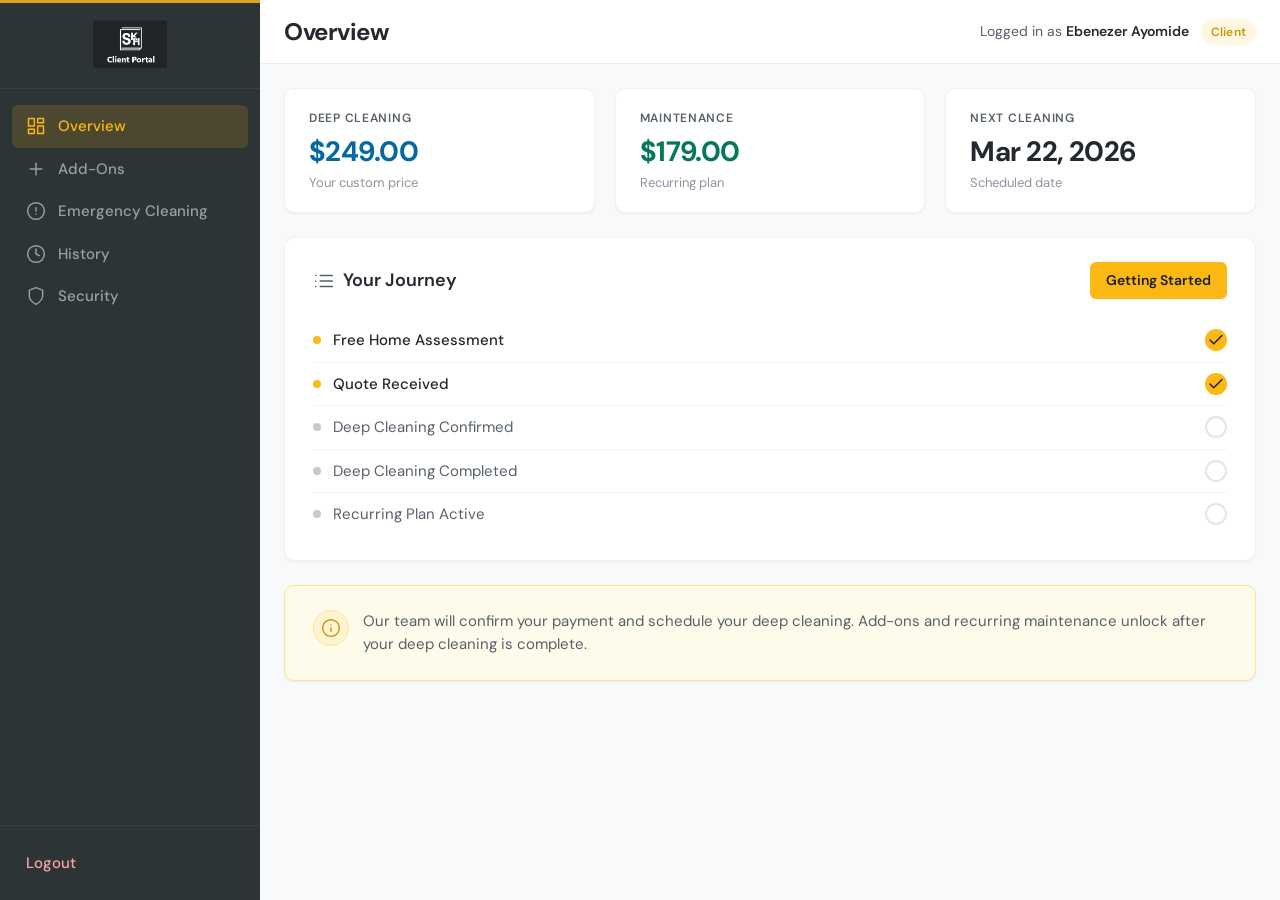
==== index.html @ 4a6b3684 "Initial commit" ====
<!DOCTYPE html>
<html lang="en">
<head>
  <meta charset="UTF-8">
  <meta name="viewport" content="width=device-width, initial-scale=1.0">
  <title>Client Portal | Scrub & Klean Homes</title>
  <link rel="preconnect" href="https://fonts.googleapis.com">
  <link rel="preconnect" href="https://fonts.gstatic.com" crossorigin>
  <link href="https://fonts.googleapis.com/css2?family=DM+Sans:ital,opsz,wght@0,9..40,400;0,9..40,500;0,9..40,600;0,9..40,700&display=swap" rel="stylesheet">
  <link rel="icon" type="image/png" href="favicon.png">
  <link rel="stylesheet" href="styles.css">
</head>
<body>
  <div class="app">
    <aside class="sidebar" id="sidebar" aria-label="Main navigation">
      <div class="sidebar-brand">
        <span class="brand-logo-wrap">
          <img src="logo.png" alt="Scrub & Klean Homes - Client Portal" class="brand-logo">
        </span>
      </div>
      <nav class="sidebar-nav">
        <a href="#" class="nav-item nav-item--active" data-page="overview" aria-current="page">
          <span class="nav-icon" aria-hidden="true">
            <svg width="20" height="20" viewBox="0 0 24 24" fill="none" stroke="currentColor" stroke-width="1.75" stroke-linecap="round" stroke-linejoin="round"><rect x="3" y="3" width="7" height="9"/><rect x="14" y="3" width="7" height="5"/><rect x="14" y="12" width="7" height="9"/><rect x="3" y="16" width="7" height="5"/></svg>
          </span>
          Overview
        </a>
        <a href="#" class="nav-item" data-page="add-ons">
          <span class="nav-icon" aria-hidden="true">
            <svg width="20" height="20" viewBox="0 0 24 24" fill="none" stroke="currentColor" stroke-width="1.75" stroke-linecap="round" stroke-linejoin="round"><line x1="12" y1="5" x2="12" y2="19"/><line x1="5" y1="12" x2="19" y2="12"/></svg>
          </span>
          Add-Ons
        </a>
        <a href="#" class="nav-item" data-page="emergency">
          <span class="nav-icon" aria-hidden="true">
            <svg width="20" height="20" viewBox="0 0 24 24" fill="none" stroke="currentColor" stroke-width="1.75" stroke-linecap="round" stroke-linejoin="round"><circle cx="12" cy="12" r="10"/><line x1="12" y1="8" x2="12" y2="12"/><line x1="12" y1="16" x2="12.01" y2="16"/></svg>
          </span>
          Emergency Cleaning
        </a>
        <a href="#" class="nav-item" data-page="history">
          <span class="nav-icon" aria-hidden="true">
            <svg width="20" height="20" viewBox="0 0 24 24" fill="none" stroke="currentColor" stroke-width="1.75" stroke-linecap="round" stroke-linejoin="round"><circle cx="12" cy="12" r="10"/><polyline points="12 6 12 12 16 14"/></svg>
          </span>
          History
        </a>
        <a href="#" class="nav-item" data-page="security">
          <span class="nav-icon" aria-hidden="true">
            <svg width="20" height="20" viewBox="0 0 24 24" fill="none" stroke="currentColor" stroke-width="1.75" stroke-linecap="round" stroke-linejoin="round"><path d="M12 22s8-4 8-10V5l-8-3-8 3v7c0 6 8 10 8 10z"/></svg>
          </span>
          Security
        </a>
      </nav>
      <div class="sidebar-footer">
        <a href="#" class="nav-item nav-item--logout">Logout</a>
      </div>
    </aside>

    <div class="main-wrap">
      <header class="main-header">
        <button type="button" class="menu-toggle" id="menuToggle" aria-label="Toggle navigation menu" aria-expanded="false">
          <span class="menu-toggle-bar"></span>
          <span class="menu-toggle-bar"></span>
          <span class="menu-toggle-bar"></span>
        </button>
        <h1 class="page-title" id="pageTitle">Overview</h1>
        <div class="header-meta">
          <span class="user-label">Logged in as <strong>Ebenezer Ayomide</strong></span>
          <span class="badge badge--client">Client</span>
        </div>
      </header>

      <main class="main-content">
        <!-- PAGE: Overview -->
        <div class="page-panel is-active" id="panel-overview" data-page="overview" role="main">
          <section class="stats-grid" aria-label="Service summary">
            <article class="stat-card stat-card--deep">
              <h2 class="stat-card__title">Deep Cleaning</h2>
              <p class="stat-card__value">$249.00</p>
              <p class="stat-card__sub">Your custom price</p>
            </article>
            <article class="stat-card stat-card--maintenance">
              <h2 class="stat-card__title">Maintenance</h2>
              <p class="stat-card__value">$179.00</p>
              <p class="stat-card__sub">Recurring plan</p>
            </article>
            <article class="stat-card stat-card--next">
              <h2 class="stat-card__title">Next Cleaning</h2>
              <p class="stat-card__value">Mar 22, 2026</p>
              <p class="stat-card__sub">Scheduled date</p>
            </article>
          </section>

          <section class="journey-section card">
            <div class="journey-header">
              <h2 class="journey-title">
                <span class="journey-icon" aria-hidden="true">
                  <svg width="22" height="22" viewBox="0 0 24 24" fill="none" stroke="currentColor" stroke-width="1.75" stroke-linecap="round" stroke-linejoin="round"><line x1="8" y1="6" x2="21" y2="6"/><line x1="8" y1="12" x2="21" y2="12"/><line x1="8" y1="18" x2="21" y2="18"/><line x1="3" y1="6" x2="3.01" y2="6"/><line x1="3" y1="12" x2="3.01" y2="12"/><line x1="3" y1="18" x2="3.01" y2="18"/></svg>
                </span>
                Your Journey
              </h2>
              <a href="#" class="btn btn--primary" id="ctaGettingStarted">Getting Started</a>
            </div>
            <ul class="journey-list" role="list">
              <li class="journey-step journey-step--done">
                <span class="journey-step__bullet" aria-hidden="true"></span>
                <span class="journey-step__label">Free Home Assessment</span>
                <span class="journey-step__check" aria-hidden="true"><svg width="18" height="18" viewBox="0 0 24 24" fill="none" stroke="currentColor" stroke-width="2" stroke-linecap="round" stroke-linejoin="round"><polyline points="20 6 9 17 4 12"/></svg></span>
              </li>
              <li class="journey-step journey-step--done">
                <span class="journey-step__bullet" aria-hidden="true"></span>
                <span class="journey-step__label">Quote Received</span>
                <span class="journey-step__check" aria-hidden="true"><svg width="18" height="18" viewBox="0 0 24 24" fill="none" stroke="currentColor" stroke-width="2" stroke-linecap="round" stroke-linejoin="round"><polyline points="20 6 9 17 4 12"/></svg></span>
              </li>
              <li class="journey-step">
                <span class="journey-step__bullet" aria-hidden="true"></span>
                <span class="journey-step__label">Deep Cleaning Confirmed</span>
                <span class="journey-step__check" aria-hidden="true"></span>
              </li>
              <li class="journey-step">
                <span class="journey-step__bullet" aria-hidden="true"></span>
                <span class="journey-step__label">Deep Cleaning Completed</span>
                <span class="journey-step__check" aria-hidden="true"></span>
              </li>
              <li class="journey-step">
                <span class="journey-step__bullet" aria-hidden="true"></span>
                <span class="journey-step__label">Recurring Plan Active</span>
                <span class="journey-step__check" aria-hidden="true"></span>
              </li>
            </ul>
          </section>

          <section class="info-card card card--info" role="status">
            <span class="info-card__icon" aria-hidden="true">
              <svg width="20" height="20" viewBox="0 0 24 24" fill="none" stroke="currentColor" stroke-width="1.75" stroke-linecap="round" stroke-linejoin="round"><circle cx="12" cy="12" r="10"/><line x1="12" y1="16" x2="12" y2="12"/><line x1="12" y1="8" x2="12.01" y2="8"/></svg>
            </span>
            <p>Our team will confirm your payment and schedule your deep cleaning. Add-ons and recurring maintenance unlock after your deep cleaning is complete.</p>
          </section>
        </div>

        <!-- PAGE: Add-Ons -->
        <div class="page-panel" id="panel-add-ons" data-page="add-ons" role="main" aria-hidden="true">
          <section class="section-header">
            <h2 class="section-title">Additional Services</h2>
            <p class="section-desc">Enhance your cleaning with these add-ons. Select the services you want to include.</p>
          </section>
          <div class="addons-grid" id="addonsGrid">
            <label class="addon-card" data-addon="laundry">
              <input type="checkbox" class="addon-card__input" name="addon" value="laundry">
              <span class="addon-card__box">
                <span class="addon-card__title">Laundry & Fold</span>
                <span class="addon-card__price">+$45</span>
                <span class="addon-card__tag addon-card__tag--popular">Popular</span>
              </span>
            </label>
            <label class="addon-card" data-addon="windows">
              <input type="checkbox" class="addon-card__input" name="addon" value="windows">
              <span class="addon-card__box">
                <span class="addon-card__title">Window & Tracks</span>
                <span class="addon-card__price">+$35</span>
              </span>
            </label>
            <label class="addon-card" data-addon="inside-fridge">
              <input type="checkbox" class="addon-card__input" name="addon" value="inside-fridge">
              <span class="addon-card__box">
                <span class="addon-card__title">Inside Fridge</span>
                <span class="addon-card__price">+$40</span>
                <span class="addon-card__tag addon-card__tag--popular">Popular</span>
              </span>
            </label>
            <label class="addon-card" data-addon="inside-oven">
              <input type="checkbox" class="addon-card__input" name="addon" value="inside-oven">
              <span class="addon-card__box">
                <span class="addon-card__title">Inside Oven</span>
                <span class="addon-card__price">+$40</span>
              </span>
            </label>
            <label class="addon-card" data-addon="inside-cabinets">
              <input type="checkbox" class="addon-card__input" name="addon" value="inside-cabinets">
              <span class="addon-card__box">
                <span class="addon-card__title">Inside Cabinets</span>
                <span class="addon-card__price">+$55</span>
              </span>
            </label>
            <label class="addon-card" data-addon="basement">
              <input type="checkbox" class="addon-card__input" name="addon" value="basement">
              <span class="addon-card__box">
                <span class="addon-card__title">Finished Basement</span>
                <span class="addon-card__price">+$60</span>
              </span>
            </label>
          </div>
          <div class="addons-actions">
            <p class="addons-summary" id="addonsSummary">No add-ons selected</p>
            <button type="button" class="btn btn--primary" id="addonsSave">Save Selection</button>
          </div>
        </div>

        <!-- PAGE: Emergency Cleaning -->
        <div class="page-panel" id="panel-emergency" data-page="emergency" role="main" aria-hidden="true">
          <section class="emergency-hero card">
            <div class="emergency-hero__content">
              <h2 class="emergency-hero__title">24/7 Emergency Cleaning</h2>
              <p class="emergency-hero__text">Need urgent cleaning? We respond within 2–4 hours. Available around the clock for spills, move-out rushes, or last-minute needs.</p>
              <ul class="emergency-features">
                <li><span class="emergency-features__dot"></span> Response within 2–4 hours</li>
                <li><span class="emergency-features__dot"></span> Same-day scheduling when possible</li>
                <li><span class="emergency-features__dot"></span> Transparent pricing before booking</li>
              </ul>
            </div>
            <div class="emergency-hero__badge">
              <span class="emergency-badge">24/7</span>
              <span class="emergency-badge-label">Available</span>
            </div>
          </section>
          <section class="card emergency-form-section">
            <h2 class="section-title">Request Emergency Service</h2>
            <form class="form emergency-form" id="emergencyForm" novalidate>
              <div class="form-row">
                <label class="form-group">
                  <span class="form-label">Service type</span>
                  <select class="form-input" name="service_type" required>
                    <option value="">Select type</option>
                    <option value="spill">Spill / Stain emergency</option>
                    <option value="move">Move-out rush</option>
                    <option value="guest">Guest / event prep</option>
                    <option value="other">Other</option>
                  </select>
                </label>
                <label class="form-group">
                  <span class="form-label">Preferred date & time</span>
                  <input type="datetime-local" class="form-input" name="preferred_datetime" required>
                </label>
              </div>
              <label class="form-group">
                <span class="form-label">Address (if different from account)</span>
                <input type="text" class="form-input" name="address" placeholder="Same as account">
              </label>
              <label class="form-group">
                <span class="form-label">Details</span>
                <textarea class="form-input form-textarea" name="details" rows="4" placeholder="Describe what you need..."></textarea>
              </label>
              <div class="form-actions">
                <button type="submit" class="btn btn--primary">Submit Request</button>
              </div>
            </form>
          </section>
        </div>

        <!-- PAGE: History -->
        <div class="page-panel" id="panel-history" data-page="history" role="main" aria-hidden="true">
          <section class="section-header">
            <h2 class="section-title">Service History</h2>
            <p class="section-desc">Past and upcoming appointments.</p>
          </section>
          <div class="card card--table-wrap">
            <div class="table-responsive">
              <table class="data-table" id="historyTable">
                <thead>
                  <tr>
                    <th>Date</th>
                    <th>Service</th>
                    <th>Add-ons</th>
                    <th>Status</th>
                    <th>Amount</th>
                  </tr>
                </thead>
                <tbody id="historyTableBody">
                  <!-- Rows rendered by script from transaction history -->
                </tbody>
              </table>
            </div>
          </div>
          <section class="card upcoming-card" id="upcomingCard">
            <h2 class="section-title">Next Appointment</h2>
            <div class="upcoming-detail" id="upcomingDetail">
              <p class="upcoming-date" id="upcomingDate">—</p>
              <p class="upcoming-service" id="upcomingService">—</p>
              <div class="upcoming-actions">
                <button type="button" class="btn btn--outline" id="btnReschedule">Reschedule</button>
                <button type="button" class="btn btn--outline btn--danger" id="btnCancelAppointment">Cancel appointment</button>
              </div>
            </div>
            <p class="upcoming-empty" id="upcomingEmpty" style="display: none;">No upcoming appointments.</p>
          </section>
        </div>

        <!-- PAGE: Reschedule -->
        <div class="page-panel" id="panel-reschedule" data-page="reschedule" role="main" aria-hidden="true">
          <div class="flow-nav">
            <a href="#" class="flow-nav__back" id="rescheduleBackToHistory">Back to History</a>
          </div>
          <section class="section-header">
            <h2 class="section-title">Reschedule Appointment</h2>
            <p class="section-desc">Choose a new date and time for your appointment.</p>
          </section>
          <div class="card reschedule-current" id="rescheduleCurrentSummary">
            <h3 class="reschedule-current__title">Current appointment</h3>
            <p class="reschedule-current__date" id="rescheduleCurrentDate">—</p>
            <p class="reschedule-current__service" id="rescheduleCurrentService">—</p>
          </div>
          <section class="card">
            <label class="form-group">
              <span class="form-label">New date and time</span>
              <input type="datetime-local" class="form-input" id="rescheduleNewDateTime" required>
            </label>
            <div class="reschedule-actions">
              <button type="button" class="btn btn--primary" id="btnConfirmReschedule">Confirm reschedule</button>
            </div>
          </section>
        </div>

        <!-- PAGE: Security -->
        <div class="page-panel" id="panel-security" data-page="security" role="main" aria-hidden="true">
          <section class="section-header">
            <h2 class="section-title">Account Security</h2>
            <p class="section-desc">Manage password, two-factor authentication, and notifications.</p>
          </section>

          <section class="card security-block">
            <h3 class="security-block__title">Password</h3>
            <p class="security-block__desc">Change your password regularly to keep your account secure.</p>
            <button type="button" class="btn btn--primary" id="btnChangePassword">Change Password</button>
          </section>

          <section class="card security-block security-block--2fa" id="security2faBlock">
            <div class="security-block__row">
              <div>
                <h3 class="security-block__title">Two-Factor Authentication (2FA)</h3>
                <p class="security-block__desc">Connect with Google Authenticator for an extra layer of security.</p>
              </div>
              <label class="toggle" aria-label="Enable two-factor authentication">
                <input type="checkbox" class="toggle__input" id="toggle2fa">
                <span class="toggle__track"></span>
                <span class="toggle__thumb"></span>
              </label>
            </div>
            <div class="twofa-setup" id="twofaSetup" aria-hidden="true">
              <p class="twofa-setup__intro">Add this account to Google Authenticator using one of the methods below.</p>
              <div class="twofa-methods">
                <div class="twofa-method twofa-method--scan">
                  <h4 class="twofa-method__title">Scan barcode</h4>
                  <p class="twofa-method__desc">Open Google Authenticator and scan this QR code.</p>
                  <div class="twofa-qr-wrap">
                    <img id="twofaQrImage" src="" alt="QR code for Google Authenticator" class="twofa-qr" width="200" height="200">
                  </div>
                </div>
                <div class="twofa-method twofa-method--key">
                  <h4 class="twofa-method__title">Enter key manually</h4>
                  <p class="twofa-method__desc">Can’t scan? Enter this key in Google Authenticator.</p>
                  <div class="twofa-secret-wrap">
                    <code class="twofa-secret" id="twofaSecretKey">———— ———— ————</code>
                    <button type="button" class="btn btn--outline btn--sm" id="twofaCopyKey">Copy key</button>
                  </div>
                </div>
              </div>
              <div class="twofa-verify">
                <label class="form-group">
                  <span class="form-label">Enter the 6-digit code from Google Authenticator</span>
                  <input type="text" class="form-input twofa-code-input" id="twofaVerifyCode" placeholder="000000" maxlength="6" pattern="[0-9]*" inputmode="numeric" autocomplete="one-time-code">
                </label>
                <button type="button" class="btn btn--primary" id="twofaVerifyBtn">Verify and enable 2FA</button>
              </div>
            </div>
            <div class="twofa-enabled" id="twofaEnabled" aria-hidden="true">
              <p class="twofa-enabled__text">Two-factor authentication is enabled. Your account is protected with Google Authenticator.</p>
            </div>
          </section>

          <section class="card security-block">
            <h3 class="security-block__title">Login Activity</h3>
            <p class="security-block__desc">Recent sign-ins to your account.</p>
            <ul class="activity-list" id="activityList">
              <li class="activity-item">
                <span class="activity-item__device">Chrome on Windows</span>
                <span class="activity-item__meta">Winnipeg, MB · Mar 14, 2026</span>
                <span class="activity-item__current">Current session</span>
              </li>
              <li class="activity-item">
                <span class="activity-item__device">Safari on iPhone</span>
                <span class="activity-item__meta">Winnipeg, MB · Mar 12, 2026</span>
              </li>
            </ul>
          </section>

          <section class="card security-block">
            <h3 class="security-block__title">Notification Preferences</h3>
            <p class="security-block__desc">Choose how you want to be notified about your bookings.</p>
            <ul class="settings-list">
              <li class="settings-item">
                <span class="settings-item__label">Email for automatic booking notifications</span>
                <label class="toggle" aria-label="Email booking notifications">
                  <input type="checkbox" class="toggle__input" id="toggleEmail" checked>
                  <span class="toggle__track"></span>
                  <span class="toggle__thumb"></span>
                </label>
              </li>
              <li class="settings-item settings-item--sms">
                <div class="settings-item__main">
                  <span class="settings-item__label">SMS for booking reminders</span>
                  <label class="toggle" aria-label="SMS booking reminders">
                    <input type="checkbox" class="toggle__input" id="toggleSms">
                    <span class="toggle__track"></span>
                    <span class="toggle__thumb"></span>
                  </label>
                </div>
                <div class="sms-number-wrap" id="smsNumberWrap" aria-hidden="true">
                  <label class="form-group sms-number-field">
                    <span class="form-label">Phone number for SMS</span>
                    <input type="tel" class="form-input" id="smsPhoneNumber" placeholder="+1 (431) 555-0123" autocomplete="tel">
                  </label>
                  <button type="button" class="btn btn--primary btn--sm" id="smsSaveNumber">Save number</button>
                </div>
              </li>
              <li class="settings-item">
                <span class="settings-item__label">Marketing and tips (optional)</span>
                <label class="toggle" aria-label="Marketing emails">
                  <input type="checkbox" class="toggle__input" id="toggleMarketing">
                  <span class="toggle__track"></span>
                  <span class="toggle__thumb"></span>
                </label>
              </li>
            </ul>
          </section>
        </div>

        <!-- PAGE: Book Appointment (flow from Getting Started) -->
        <div class="page-panel" id="panel-book" data-page="book" role="main" aria-hidden="true">
          <div class="flow-nav">
            <a href="#" class="flow-nav__back" id="bookBackToOverview">Back to Overview</a>
          </div>
          <section class="section-header">
            <h2 class="section-title">Book Appointment</h2>
            <p class="section-desc">Choose your service, add-ons, and preferred date for your cleaning.</p>
          </section>

          <section class="card booking-section">
            <h3 class="booking-section__title">Service type</h3>
            <div class="service-type-grid" id="serviceTypeGrid">
              <label class="service-type-card">
                <input type="radio" name="booking_service" value="deep" class="service-type-card__input" data-price="249">
                <span class="service-type-card__box">
                  <span class="service-type-card__name">Deep Cleaning</span>
                  <span class="service-type-card__price">$249.00</span>
                  <span class="service-type-card__desc">One-time thorough clean</span>
                </span>
              </label>
              <label class="service-type-card">
                <input type="radio" name="booking_service" value="maintenance" class="service-type-card__input" data-price="179">
                <span class="service-type-card__box">
                  <span class="service-type-card__name">Maintenance</span>
                  <span class="service-type-card__price">$179.00</span>
                  <span class="service-type-card__desc">Recurring plan</span>
                </span>
              </label>
            </div>
          </section>

          <section class="card booking-section">
            <h3 class="booking-section__title">Add-ons (optional)</h3>
            <p class="booking-section__desc">Add these services to your appointment.</p>
            <div class="addons-grid" id="bookingAddonsGrid">
              <label class="addon-card" data-addon="laundry">
                <input type="checkbox" class="addon-card__input" name="booking_addon" value="45" data-name="Laundry & Fold">
                <span class="addon-card__box">
                  <span class="addon-card__title">Laundry & Fold</span>
                  <span class="addon-card__price">+$45</span>
                  <span class="addon-card__tag addon-card__tag--popular">Popular</span>
                </span>
              </label>
              <label class="addon-card" data-addon="windows">
                <input type="checkbox" class="addon-card__input" name="booking_addon" value="35" data-name="Window & Tracks">
                <span class="addon-card__box">
                  <span class="addon-card__title">Window & Tracks</span>
                  <span class="addon-card__price">+$35</span>
                </span>
              </label>
              <label class="addon-card" data-addon="inside-fridge">
                <input type="checkbox" class="addon-card__input" name="booking_addon" value="40" data-name="Inside Fridge">
                <span class="addon-card__box">
                  <span class="addon-card__title">Inside Fridge</span>
                  <span class="addon-card__price">+$40</span>
                  <span class="addon-card__tag addon-card__tag--popular">Popular</span>
                </span>
              </label>
              <label class="addon-card" data-addon="inside-oven">
                <input type="checkbox" class="addon-card__input" name="booking_addon" value="40" data-name="Inside Oven">
                <span class="addon-card__box">
                  <span class="addon-card__title">Inside Oven</span>
                  <span class="addon-card__price">+$40</span>
                </span>
              </label>
              <label class="addon-card" data-addon="inside-cabinets">
                <input type="checkbox" class="addon-card__input" name="booking_addon" value="55" data-name="Inside Cabinets">
                <span class="addon-card__box">
                  <span class="addon-card__title">Inside Cabinets</span>
                  <span class="addon-card__price">+$55</span>
                </span>
              </label>
              <label class="addon-card" data-addon="basement">
                <input type="checkbox" class="addon-card__input" name="booking_addon" value="60" data-name="Finished Basement">
                <span class="addon-card__box">
                  <span class="addon-card__title">Finished Basement</span>
                  <span class="addon-card__price">+$60</span>
                </span>
              </label>
            </div>
          </section>

          <section class="card booking-section">
            <h3 class="booking-section__title">Preferred date</h3>
            <label class="form-group">
              <span class="form-label">Date and time</span>
              <input type="datetime-local" class="form-input" id="bookingDateTime" required>
            </label>
          </section>

          <div class="booking-actions">
            <p class="booking-total" id="bookingTotal">Select a service</p>
            <button type="button" class="btn btn--primary" id="btnProceedToPayment">Proceed to Payment</button>
          </div>
        </div>

        <!-- PAGE: Payment -->
        <div class="page-panel" id="panel-payment" data-page="payment" role="main" aria-hidden="true">
          <div class="flow-nav">
            <a href="#" class="flow-nav__back" id="paymentBackToBook">Back to booking</a>
          </div>
          <section class="section-header payment-header">
            <h2 class="section-title">Payment</h2>
            <p class="section-desc">Complete your booking with a secure payment.</p>
            <div class="payment-status-wrap">
              <span class="payment-status-label">Transaction status</span>
              <span class="status-badge status-badge--payment" id="paymentStatusBadge">Pending</span>
            </div>
          </section>

          <div class="payment-layout">
            <section class="card payment-summary-card" id="paymentSummaryCard">
              <h3 class="payment-summary__title">Order summary</h3>
              <dl class="payment-summary__list" id="paymentSummaryList">
                <div class="payment-summary__row">
                  <dt>Service</dt>
                  <dd id="paymentSummaryService">—</dd>
                </div>
                <div class="payment-summary__row payment-summary__row--addons" id="paymentSummaryAddonsWrap">
                  <dt>Add-ons</dt>
                  <dd id="paymentSummaryAddons">None</dd>
                </div>
                <div class="payment-summary__row">
                  <dt>Date</dt>
                  <dd id="paymentSummaryDate">—</dd>
                </div>
                <div class="payment-summary__row payment-summary__row--total">
                  <dt>Total</dt>
                  <dd id="paymentSummaryTotal">$0.00</dd>
                </div>
              </dl>
            </section>

            <section class="card payment-form-card" id="paymentFormCard">
              <h3 class="payment-form__title">Payment method</h3>
              <form class="form payment-form" id="paymentForm" novalidate>
                <label class="form-group">
                  <span class="form-label">Card number</span>
                  <input type="text" class="form-input" name="card_number" placeholder="4242 4242 4242 4242" maxlength="19" autocomplete="cc-number">
                </label>
                <div class="form-row">
                  <label class="form-group">
                    <span class="form-label">Expiry</span>
                    <input type="text" class="form-input" name="expiry" placeholder="MM / YY" maxlength="7" autocomplete="cc-exp">
                  </label>
                  <label class="form-group">
                    <span class="form-label">CVV</span>
                    <input type="text" class="form-input" name="cvv" placeholder="123" maxlength="4" autocomplete="cc-csc">
                  </label>
                </div>
                <label class="form-group">
                  <span class="form-label">Name on card</span>
                  <input type="text" class="form-input" name="card_name" placeholder="Full name" autocomplete="cc-name">
                </label>
                <div class="form-actions">
                  <button type="submit" class="btn btn--primary" id="btnConfirmPayment">Confirm Payment</button>
                </div>
              </form>
            </section>
          </div>

          <section class="card payment-success-card" id="paymentSuccessCard" aria-hidden="true">
            <div class="payment-success__icon" aria-hidden="true">
              <svg width="48" height="48" viewBox="0 0 24 24" fill="none" stroke="currentColor" stroke-width="2" stroke-linecap="round" stroke-linejoin="round"><path d="M22 11.08V12a10 10 0 1 1-5.93-9.14"/><polyline points="22 4 12 14.01 9 11.01"/></svg>
            </div>
            <h3 class="payment-success__title">Payment completed</h3>
            <p class="payment-success__text">Your booking is confirmed. We will send a reminder before your appointment.</p>
            <a href="#" class="btn btn--primary" id="paymentBackToOverview">Back to Overview</a>
          </section>
        </div>
      </main>
    </div>

    <div class="sidebar-backdrop" id="sidebarBackdrop" aria-hidden="true"></div>
  </div>

  <!-- Toast for feedback -->
  <div class="toast" id="toast" role="status" aria-live="polite" aria-hidden="true"></div>

  <script src="script.js"></script>
</body>
</html>
---- styles.css ----
/* ============================================
   Scrub & Klean Homes – Client Portal
   Design aligned with home/hero section
   ============================================ */

:root {
  /* Aligned with hero: dark charcoal text, white/light bg, muted blue-grey */
  --color-bg: #f8f9fa;
  --color-bg-card: #ffffff;
  --color-text: #24292f;
  --color-text-muted: #57606a;
  --color-text-soft: #8c959f;

  /* Sidebar: dark charcoal (hero/professional tone) */
  --color-sidebar: #2d3436;
  --color-sidebar-hover: rgba(255, 255, 255, 0.06);
  --color-sidebar-active: rgba(253, 185, 19, 0.15);
  --color-sidebar-text: #e8eaed;
  --color-sidebar-text-muted: #9aa0a6;

  /* Accent: signature yellow/gold */
  --color-accent: #FDB913;
  --color-accent-hover: #e5a70a;
  --color-accent-dark: #c99408;
  --color-accent-light: rgba(253, 185, 19, 0.12);
  --color-deep: #0369a1;
  --color-maintenance: #047857;
  --color-logout: #b91c1c;
  --color-info-bg: #fffbeb;
  --color-info-border: #fde68a;

  /* Surfaces */
  --shadow-sm: 0 1px 2px rgba(36, 41, 47, 0.06);
  --shadow-md: 0 4px 12px rgba(36, 41, 47, 0.08);
  --radius: 10px;
  --radius-sm: 6px;
  --sidebar-width: 260px;
  --header-height: 64px;
  --transition: 0.2s ease;
  --transition-slow: 0.35s ease;
}

@media (prefers-reduced-motion: reduce) {
  :root {
    --transition: 0.01s ease;
    --transition-slow: 0.01s ease;
  }
  .main-content,
  .stat-card,
  .journey-section,
  .card--info {
    animation: none;
  }
}

*,
*::before,
*::after {
  box-sizing: border-box;
}

html {
  font-size: 16px;
  -webkit-font-smoothing: antialiased;
}

body {
  margin: 0;
  font-family: "DM Sans", system-ui, -apple-system, sans-serif;
  background: var(--color-bg);
  color: var(--color-text);
  line-height: 1.5;
  min-height: 100vh;
}

.app {
  display: flex;
  min-height: 100vh;
}

/* ----- Sidebar ----- */
.sidebar {
  position: fixed;
  top: 0;
  left: 0;
  z-index: 100;
  width: var(--sidebar-width);
  height: 100vh;
  background: var(--color-sidebar);
  display: flex;
  flex-direction: column;
  transition: transform var(--transition-slow), box-shadow var(--transition-slow);
}

.sidebar-brand {
  padding: 1rem 1.25rem;
  flex-shrink: 0;
  border-bottom: 1px solid rgba(255, 255, 255, 0.06);
  background: var(--color-sidebar);
  display: flex;
  align-items: center;
  justify-content: center;
  min-height: 72px;
  position: relative;
}

/* Subtle accent line to match dashboard (teal) */
.sidebar-brand::before {
  content: "";
  position: absolute;
  top: 0;
  left: 0;
  right: 0;
  height: 3px;
  background: var(--color-accent);
  opacity: 0.85;
}

.brand-logo-wrap {
  display: block;
  background-color: var(--color-sidebar);
  padding: 0.25rem 0;
  border-radius: var(--radius-sm);
}

.brand-logo {
  display: block;
  height: 48px;
  width: auto;
  max-width: 100%;
  object-fit: contain;
  object-position: center;
  background-color: var(--color-sidebar);
  filter: brightness(1) contrast(1);
}

.sidebar-nav {
  flex: 1;
  padding: 1rem 0.75rem;
  overflow-y: auto;
}

.nav-item {
  display: flex;
  align-items: center;
  gap: 0.75rem;
  padding: 0.625rem 0.875rem;
  color: var(--color-sidebar-text-muted);
  text-decoration: none;
  font-size: 0.9375rem;
  font-weight: 500;
  border-radius: var(--radius-sm);
  transition: background var(--transition), color var(--transition);
}

.nav-item:hover {
  background: var(--color-sidebar-hover);
  color: var(--color-sidebar-text);
}

.nav-item--active {
  background: var(--color-sidebar-active);
  color: var(--color-accent);
}

.nav-item--logout {
  color: #fca5a5;
}

.nav-item--logout:hover {
  background: rgba(185, 28, 28, 0.2);
  color: #fecaca;
}

.nav-item:focus-visible,
.btn:focus-visible,
.menu-toggle:focus-visible {
  outline: 2px solid var(--color-accent);
  outline-offset: 2px;
}

.nav-icon {
  display: flex;
  align-items: center;
  justify-content: center;
  flex-shrink: 0;
}

.sidebar-footer {
  padding: 1rem 0.75rem;
  border-top: 1px solid rgba(255, 255, 255, 0.06);
}

/* ----- Main ----- */
.main-wrap {
  flex: 1;
  min-width: 0;
  margin-left: var(--sidebar-width);
  min-height: 100vh;
  display: flex;
  flex-direction: column;
}

.main-header {
  height: var(--header-height);
  padding: 0 1.5rem;
  display: flex;
  align-items: center;
  gap: 1rem;
  background: var(--color-bg-card);
  border-bottom: 1px solid rgba(36, 41, 47, 0.08);
  flex-shrink: 0;
  position: sticky;
  top: 0;
  z-index: 10;
}

.menu-toggle {
  display: none;
  width: 40px;
  height: 40px;
  padding: 0;
  border: none;
  background: transparent;
  cursor: pointer;
  flex-direction: column;
  justify-content: center;
  align-items: center;
  gap: 5px;
  border-radius: var(--radius-sm);
  color: var(--color-text);
  transition: background var(--transition);
}

.menu-toggle:hover {
  background: var(--color-bg);
}

.menu-toggle-bar {
  display: block;
  width: 20px;
  height: 2px;
  background: currentColor;
  border-radius: 1px;
  transition: transform var(--transition), opacity var(--transition);
}

.menu-toggle[aria-expanded="true"] .menu-toggle-bar:nth-child(1) {
  transform: translateY(7px) rotate(45deg);
}

.menu-toggle[aria-expanded="true"] .menu-toggle-bar:nth-child(2) {
  opacity: 0;
}

.menu-toggle[aria-expanded="true"] .menu-toggle-bar:nth-child(3) {
  transform: translateY(-7px) rotate(-45deg);
}

.page-title {
  margin: 0;
  font-size: 1.5rem;
  font-weight: 700;
  letter-spacing: -0.02em;
  color: var(--color-text);
  flex: 1;
}

.header-meta {
  display: flex;
  align-items: center;
  gap: 0.75rem;
}

.user-label {
  font-size: 0.875rem;
  color: var(--color-text-muted);
}

.user-label strong {
  font-weight: 600;
  color: var(--color-text);
}

.badge {
  display: inline-flex;
  align-items: center;
  padding: 0.25rem 0.625rem;
  font-size: 0.75rem;
  font-weight: 600;
  border-radius: 999px;
  letter-spacing: 0.02em;
}

.badge--client {
  background: var(--color-accent-light);
  color: var(--color-accent-dark);
}

/* ----- Main content & page panels ----- */
.main-content {
  flex: 1;
  padding: 1.5rem;
  position: relative;
}

.page-panel {
  display: none;
  animation: contentFade 0.35s ease;
}

.page-panel.is-active {
  display: block;
}

.page-panel[aria-hidden="true"] {
  display: none;
}

@keyframes contentFade {
  from {
    opacity: 0;
    transform: translateY(8px);
  }
  to {
    opacity: 1;
    transform: translateY(0);
  }
}

/* ----- Stat cards ----- */
.stats-grid {
  display: grid;
  grid-template-columns: repeat(3, 1fr);
  gap: 1.25rem;
  margin-bottom: 1.5rem;
}

.stat-card {
  background: var(--color-bg-card);
  border-radius: var(--radius);
  padding: 1.25rem 1.5rem;
  box-shadow: var(--shadow-sm);
  border: 1px solid rgba(36, 41, 47, 0.06);
  transition: box-shadow var(--transition), transform var(--transition);
  animation: cardIn 0.4s ease backwards;
}

.stat-card:nth-child(1) { animation-delay: 0.05s; }
.stat-card:nth-child(2) { animation-delay: 0.1s; }
.stat-card:nth-child(3) { animation-delay: 0.15s; }

@keyframes cardIn {
  from {
    opacity: 0;
    transform: translateY(12px);
  }
  to {
    opacity: 1;
    transform: translateY(0);
  }
}

.stat-card:hover {
  box-shadow: var(--shadow-md);
  transform: translateY(-2px);
}

.stat-card__title {
  margin: 0 0 0.5rem;
  font-size: 0.75rem;
  font-weight: 600;
  letter-spacing: 0.06em;
  text-transform: uppercase;
  color: var(--color-text-muted);
}

.stat-card__value {
  margin: 0 0 0.25rem;
  font-size: 1.75rem;
  font-weight: 700;
  letter-spacing: -0.02em;
  line-height: 1.2;
}

.stat-card--deep .stat-card__value { color: var(--color-deep); }
.stat-card--maintenance .stat-card__value { color: var(--color-maintenance); }
.stat-card__value--placeholder {
  color: var(--color-text-soft);
  font-weight: 500;
}

.stat-card__sub {
  margin: 0;
  font-size: 0.8125rem;
  color: var(--color-text-soft);
}

/* ----- Journey section ----- */
.journey-section {
  margin-bottom: 1.5rem;
  animation: cardIn 0.4s ease 0.2s backwards;
}

.card {
  background: var(--color-bg-card);
  border-radius: var(--radius);
  padding: 1.5rem 1.75rem;
  box-shadow: var(--shadow-sm);
  border: 1px solid rgba(36, 41, 47, 0.06);
}

.journey-header {
  display: flex;
  align-items: center;
  justify-content: space-between;
  flex-wrap: wrap;
  gap: 1rem;
  margin-bottom: 1.25rem;
}

.journey-title {
  margin: 0;
  font-size: 1.125rem;
  font-weight: 600;
  color: var(--color-text);
  display: flex;
  align-items: center;
  gap: 0.5rem;
}

.journey-icon {
  display: flex;
  color: var(--color-text-muted);
}

.btn {
  display: inline-flex;
  align-items: center;
  justify-content: center;
  padding: 0.5rem 1rem;
  font-family: inherit;
  font-size: 0.875rem;
  font-weight: 600;
  border-radius: var(--radius-sm);
  border: none;
  cursor: pointer;
  transition: background var(--transition), color var(--transition), transform var(--transition);
}

.btn--secondary,
.btn--primary {
  background: var(--color-accent);
  color: #1a1f26;
  text-decoration: none;
  border: none;
  font-weight: 600;
}

.btn--secondary:hover,
.btn--primary:hover {
  background: var(--color-accent-hover);
  color: #1a1f26;
  transform: translateY(-1px);
}

.btn--outline {
  background: transparent;
  color: var(--color-text);
  border: 2px solid rgba(36, 41, 47, 0.2);
  text-decoration: none;
}

.btn--outline:hover {
  border-color: var(--color-accent);
  color: var(--color-accent-dark);
  background: var(--color-accent-light);
}

.journey-list {
  list-style: none;
  margin: 0;
  padding: 0;
}

.journey-step {
  display: flex;
  align-items: center;
  gap: 0.75rem;
  padding: 0.625rem 0;
  border-bottom: 1px solid rgba(36, 41, 47, 0.06);
  transition: opacity var(--transition);
}

.journey-step:last-child {
  border-bottom: none;
}

.journey-step__bullet {
  width: 8px;
  height: 8px;
  border-radius: 50%;
  background: var(--color-text-soft);
  flex-shrink: 0;
  opacity: 0.5;
}

.journey-step--done .journey-step__bullet {
  background: var(--color-accent);
  opacity: 1;
}

.journey-step__label {
  flex: 1;
  font-size: 0.9375rem;
  color: var(--color-text-muted);
}

.journey-step--done .journey-step__label {
  color: var(--color-text);
  font-weight: 500;
}

.journey-step__check {
  width: 22px;
  height: 22px;
  border-radius: 50%;
  background: var(--color-accent);
  color: #1a1f26;
  display: flex;
  align-items: center;
  justify-content: center;
  flex-shrink: 0;
}

.journey-step:not(.journey-step--done) .journey-step__check {
  background: transparent;
  border: 2px solid rgba(36, 41, 47, 0.12);
}

/* ----- Info card ----- */
.card--info {
  display: flex;
  align-items: flex-start;
  gap: 0.875rem;
  background: var(--color-info-bg);
  border-color: var(--color-info-border);
  animation: cardIn 0.4s ease 0.25s backwards;
}

.info-card__icon {
  flex-shrink: 0;
  width: 36px;
  height: 36px;
  border-radius: 50%;
  background: var(--color-accent-light);
  border: 1px solid var(--color-info-border);
  color: var(--color-accent-dark);
  display: flex;
  align-items: center;
  justify-content: center;
}

.card--info p {
  margin: 0;
  font-size: 0.9375rem;
  color: var(--color-text-muted);
  line-height: 1.55;
}

/* ----- Section headers ----- */
.section-header {
  margin-bottom: 1.5rem;
}

.section-title {
  margin: 0 0 0.35rem;
  font-size: 1.25rem;
  font-weight: 700;
  color: var(--color-text);
  letter-spacing: -0.02em;
}

.section-desc {
  margin: 0;
  font-size: 0.9375rem;
  color: var(--color-text-muted);
  line-height: 1.5;
}

/* ----- Add-on cards ----- */
.addons-grid {
  display: grid;
  grid-template-columns: repeat(auto-fill, minmax(180px, 1fr));
  gap: 1rem;
  margin-bottom: 1.5rem;
}

.addon-card {
  cursor: pointer;
  margin: 0;
}

.addon-card__input {
  position: absolute;
  opacity: 0;
  pointer-events: none;
}

.addon-card__box {
  display: flex;
  flex-direction: column;
  align-items: flex-start;
  padding: 1.25rem;
  background: var(--color-bg-card);
  border: 2px solid rgba(36, 41, 47, 0.1);
  border-radius: var(--radius);
  transition: border-color var(--transition), box-shadow var(--transition), transform var(--transition);
  position: relative;
}

.addon-card:hover .addon-card__box {
  border-color: rgba(253, 185, 19, 0.4);
  box-shadow: var(--shadow-sm);
}

.addon-card__input:checked + .addon-card__box {
  border-color: var(--color-accent);
  background: var(--color-accent-light);
  box-shadow: 0 0 0 1px var(--color-accent);
}

.addon-card__input:focus-visible + .addon-card__box {
  outline: 2px solid var(--color-accent);
  outline-offset: 2px;
}

.addon-card__title {
  font-size: 0.9375rem;
  font-weight: 600;
  color: var(--color-text);
  margin-bottom: 0.25rem;
}

.addon-card__price {
  font-size: 0.875rem;
  font-weight: 600;
  color: var(--color-accent-dark);
}

.addon-card__tag {
  position: absolute;
  top: 0.5rem;
  right: 0.5rem;
  font-size: 0.625rem;
  font-weight: 700;
  text-transform: uppercase;
  letter-spacing: 0.04em;
  padding: 0.2rem 0.5rem;
  border-radius: 999px;
  background: var(--color-accent);
  color: #1a1f26;
}

.addons-actions {
  display: flex;
  flex-wrap: wrap;
  align-items: center;
  justify-content: space-between;
  gap: 1rem;
  padding: 1rem 0;
}

.addons-summary {
  margin: 0;
  font-size: 0.9375rem;
  color: var(--color-text-muted);
}

/* ----- Emergency page ----- */
.emergency-hero {
  display: flex;
  flex-wrap: wrap;
  align-items: flex-start;
  justify-content: space-between;
  gap: 1.5rem;
  margin-bottom: 1.5rem;
  padding: 1.75rem;
}

.emergency-hero__content {
  flex: 1;
  min-width: 0;
}

.emergency-hero__title {
  margin: 0 0 0.5rem;
  font-size: 1.25rem;
  font-weight: 700;
  color: var(--color-text);
}

.emergency-hero__text {
  margin: 0 0 1rem;
  font-size: 0.9375rem;
  color: var(--color-text-muted);
  line-height: 1.55;
}

.emergency-features {
  margin: 0;
  padding: 0;
  list-style: none;
  font-size: 0.875rem;
  color: var(--color-text-muted);
}

.emergency-features li {
  display: flex;
  align-items: center;
  gap: 0.5rem;
  margin-bottom: 0.35rem;
}

.emergency-features__dot {
  width: 6px;
  height: 6px;
  border-radius: 50%;
  background: var(--color-accent);
  flex-shrink: 0;
}

.emergency-hero__badge {
  display: flex;
  flex-direction: column;
  align-items: center;
  padding: 1rem 1.25rem;
  background: var(--color-accent-light);
  border-radius: var(--radius);
  border: 1px solid rgba(253, 185, 19, 0.3);
}

.emergency-badge {
  font-size: 1.5rem;
  font-weight: 800;
  color: var(--color-accent-dark);
  letter-spacing: -0.02em;
}

.emergency-badge-label {
  font-size: 0.75rem;
  font-weight: 600;
  text-transform: uppercase;
  letter-spacing: 0.05em;
  color: var(--color-text-muted);
}

.emergency-form-section {
  margin-bottom: 1.5rem;
}

.emergency-form-section .section-title {
  margin-bottom: 1rem;
}

/* ----- Forms ----- */
.form {
  display: flex;
  flex-direction: column;
  gap: 1rem;
}

.form-row {
  display: grid;
  grid-template-columns: 1fr 1fr;
  gap: 1rem;
}

.form-group {
  display: flex;
  flex-direction: column;
  gap: 0.35rem;
}

.form-label {
  font-size: 0.875rem;
  font-weight: 600;
  color: var(--color-text);
}

.form-input {
  padding: 0.6rem 0.75rem;
  font-family: inherit;
  font-size: 0.9375rem;
  border: 1px solid rgba(36, 41, 47, 0.2);
  border-radius: var(--radius-sm);
  background: var(--color-bg-card);
  color: var(--color-text);
  transition: border-color var(--transition), box-shadow var(--transition);
}

.form-input:focus {
  outline: none;
  border-color: var(--color-accent);
  box-shadow: 0 0 0 3px var(--color-accent-light);
}

.form-input::placeholder {
  color: var(--color-text-soft);
}

.form-textarea {
  resize: vertical;
  min-height: 100px;
}

.form-actions {
  margin-top: 0.5rem;
}

/* ----- History table ----- */
.card--table-wrap {
  padding: 0;
  overflow: hidden;
  margin-bottom: 1.5rem;
}

.table-responsive {
  overflow-x: auto;
}

.data-table {
  width: 100%;
  border-collapse: collapse;
  font-size: 0.9375rem;
}

.data-table th,
.data-table td {
  padding: 0.875rem 1.25rem;
  text-align: left;
  border-bottom: 1px solid rgba(36, 41, 47, 0.08);
}

.data-table .history-addons {
  max-width: 220px;
  font-size: 0.875rem;
  color: var(--color-text-muted);
}

.data-table th {
  font-weight: 600;
  color: var(--color-text-muted);
  background: var(--color-bg);
  font-size: 0.75rem;
  text-transform: uppercase;
  letter-spacing: 0.05em;
}

.data-table tbody tr {
  transition: background var(--transition);
}

.data-table tbody tr:hover {
  background: var(--color-bg);
}

.status-badge {
  display: inline-flex;
  align-items: center;
  padding: 0.25rem 0.6rem;
  font-size: 0.75rem;
  font-weight: 600;
  border-radius: 999px;
}

.status-badge--completed {
  background: rgba(4, 120, 87, 0.12);
  color: #047857;
}

.status-badge--upcoming {
  background: var(--color-accent-light);
  color: var(--color-accent-dark);
}

.status-badge--cancelled {
  background: rgba(185, 28, 28, 0.12);
  color: #b91c1c;
}

.upcoming-card {
  margin-bottom: 1.5rem;
}

.upcoming-card .section-title {
  margin-bottom: 0.75rem;
}

.upcoming-detail {
  display: flex;
  flex-wrap: wrap;
  align-items: center;
  gap: 1rem;
}

.upcoming-date {
  margin: 0;
  font-weight: 600;
  font-size: 1rem;
  color: var(--color-text);
}

.upcoming-service {
  margin: 0;
  font-size: 0.9375rem;
  color: var(--color-text-muted);
}

.upcoming-actions {
  display: flex;
  flex-wrap: wrap;
  gap: 0.5rem;
  margin-left: auto;
}

.btn--danger {
  border-color: rgba(185, 28, 28, 0.4);
  color: #b91c1c;
}

.btn--danger:hover {
  background: rgba(185, 28, 28, 0.08);
  border-color: #b91c1c;
}

.reschedule-current {
  margin-bottom: 1.25rem;
}

.reschedule-current__title {
  margin: 0 0 0.5rem;
  font-size: 0.875rem;
  font-weight: 600;
  color: var(--color-text-muted);
  text-transform: uppercase;
  letter-spacing: 0.04em;
}

.reschedule-current__date,
.reschedule-current__service {
  margin: 0;
  font-size: 1rem;
  color: var(--color-text);
}

.reschedule-current__service {
  color: var(--color-text-muted);
  margin-top: 0.25rem;
}

.reschedule-actions {
  margin-top: 1rem;
}

/* ----- Security ----- */
.security-block {
  margin-bottom: 1.25rem;
}

.security-block__title {
  margin: 0 0 0.25rem;
  font-size: 1rem;
  font-weight: 600;
  color: var(--color-text);
}

.security-block__desc {
  margin: 0 0 1rem;
  font-size: 0.875rem;
  color: var(--color-text-muted);
  line-height: 1.5;
}

.security-block__row {
  display: flex;
  flex-wrap: wrap;
  align-items: flex-start;
  justify-content: space-between;
  gap: 1rem;
}

.security-block__row .security-block__desc {
  margin-bottom: 0;
}

.security-block__row .toggle {
  flex-shrink: 0;
}

/* Toggle switch */
.toggle {
  display: inline-flex;
  align-items: center;
  cursor: pointer;
  position: relative;
}

.toggle__input {
  position: absolute;
  opacity: 0;
  width: 0;
  height: 0;
}

.toggle__track {
  width: 44px;
  height: 24px;
  background: rgba(36, 41, 47, 0.2);
  border-radius: 999px;
  transition: background var(--transition);
}

.toggle__thumb {
  position: absolute;
  left: 2px;
  top: 2px;
  width: 20px;
  height: 20px;
  background: #fff;
  border-radius: 50%;
  box-shadow: var(--shadow-sm);
  transition: transform var(--transition);
}

.toggle__input:checked + .toggle__track {
  background: var(--color-accent);
}

.toggle__input:checked ~ .toggle__thumb {
  transform: translateX(20px);
}

.toggle__input:focus-visible + .toggle__track {
  box-shadow: 0 0 0 3px var(--color-accent-light);
}

.activity-list {
  margin: 0;
  padding: 0;
  list-style: none;
}

.activity-item {
  display: flex;
  flex-wrap: wrap;
  align-items: center;
  gap: 0.5rem 1rem;
  padding: 0.75rem 0;
  border-bottom: 1px solid rgba(36, 41, 47, 0.08);
  font-size: 0.9375rem;
}

.activity-item:last-child {
  border-bottom: none;
}

.activity-item__device {
  font-weight: 600;
  color: var(--color-text);
}

.activity-item__meta {
  color: var(--color-text-muted);
}

.activity-item__current {
  font-size: 0.75rem;
  font-weight: 600;
  padding: 0.2rem 0.5rem;
  background: var(--color-accent-light);
  color: var(--color-accent-dark);
  border-radius: 999px;
  margin-left: auto;
}

.settings-list {
  margin: 0;
  padding: 0;
  list-style: none;
}

.settings-item {
  display: flex;
  flex-wrap: wrap;
  align-items: center;
  justify-content: space-between;
  gap: 0.75rem;
  padding: 0.875rem 0;
  border-bottom: 1px solid rgba(36, 41, 47, 0.08);
}

.settings-item:last-child {
  border-bottom: none;
}

.settings-item__label {
  font-size: 0.9375rem;
  color: var(--color-text);
  font-weight: 500;
}

.settings-item--sms {
  flex-direction: column;
  align-items: stretch;
}

.settings-item__main {
  display: flex;
  align-items: center;
  justify-content: space-between;
  gap: 0.75rem;
  width: 100%;
}

.sms-number-wrap {
  display: none;
  flex-wrap: wrap;
  align-items: flex-end;
  gap: 0.75rem;
  padding: 0.75rem 0 0;
  margin-top: 0.25rem;
  border-top: 1px solid rgba(36, 41, 47, 0.08);
}

.sms-number-wrap.is-visible {
  display: flex;
}

.sms-number-field {
  flex: 1;
  min-width: 200px;
  margin: 0;
}

.btn--sm {
  padding: 0.5rem 0.875rem;
  font-size: 0.8125rem;
}

/* ----- 2FA setup ----- */
.twofa-setup,
.twofa-enabled {
  display: none;
  margin-top: 1.25rem;
  padding-top: 1.25rem;
  border-top: 1px solid rgba(36, 41, 47, 0.08);
}

.twofa-setup.is-visible,
.twofa-enabled.is-visible {
  display: block;
}

.twofa-setup__intro {
  margin: 0 0 1rem;
  font-size: 0.9375rem;
  color: var(--color-text-muted);
  line-height: 1.5;
}

.twofa-methods {
  display: grid;
  grid-template-columns: 1fr 1fr;
  gap: 1.5rem;
  margin-bottom: 1.5rem;
}

.twofa-method__title {
  margin: 0 0 0.35rem;
  font-size: 0.9375rem;
  font-weight: 600;
  color: var(--color-text);
}

.twofa-method__desc {
  margin: 0 0 0.75rem;
  font-size: 0.8125rem;
  color: var(--color-text-muted);
  line-height: 1.4;
}

.twofa-qr-wrap {
  background: #fff;
  padding: 0.75rem;
  border-radius: var(--radius-sm);
  border: 1px solid rgba(36, 41, 47, 0.1);
  display: inline-block;
}

.twofa-qr {
  display: block;
  width: 200px;
  height: 200px;
}

.twofa-secret-wrap {
  display: flex;
  flex-wrap: wrap;
  align-items: center;
  gap: 0.5rem;
}

.twofa-secret {
  font-size: 0.9375rem;
  font-family: ui-monospace, monospace;
  letter-spacing: 0.08em;
  padding: 0.5rem 0.75rem;
  background: var(--color-bg);
  border-radius: var(--radius-sm);
  border: 1px solid rgba(36, 41, 47, 0.12);
  color: var(--color-text);
}

.twofa-verify {
  display: flex;
  flex-wrap: wrap;
  align-items: flex-end;
  gap: 1rem;
}

.twofa-verify .form-group {
  flex: 1;
  min-width: 200px;
  margin: 0;
}

.twofa-code-input {
  max-width: 140px;
  font-variant-numeric: tabular-nums;
  letter-spacing: 0.2em;
  text-align: center;
}

.twofa-enabled__text {
  margin: 0;
  font-size: 0.9375rem;
  color: var(--color-text-muted);
  line-height: 1.5;
}

@media (max-width: 768px) {
  .twofa-methods {
    grid-template-columns: 1fr;
  }
}

/* ----- Toast ----- */
.toast {
  position: fixed;
  bottom: 1.5rem;
  left: 50%;
  transform: translateX(-50%) translateY(100px);
  padding: 0.75rem 1.25rem;
  background: var(--color-sidebar);
  color: var(--color-sidebar-text);
  font-size: 0.9375rem;
  font-weight: 500;
  border-radius: var(--radius);
  box-shadow: var(--shadow-md);
  z-index: 200;
  opacity: 0;
  visibility: hidden;
  transition: transform var(--transition-slow), opacity var(--transition-slow), visibility var(--transition-slow);
}

.toast.is-visible {
  transform: translateX(-50%) translateY(0);
  opacity: 1;
  visibility: visible;
}

/* ----- Book Appointment flow ----- */
.flow-nav {
  margin-bottom: 1rem;
}

.flow-nav__back {
  font-size: 0.9375rem;
  font-weight: 500;
  color: var(--color-text-muted);
  text-decoration: none;
  display: inline-flex;
  align-items: center;
  transition: color var(--transition);
}

.flow-nav__back:hover {
  color: var(--color-accent-dark);
}

.booking-section {
  margin-bottom: 1.25rem;
}

.booking-section__title {
  margin: 0 0 0.5rem;
  font-size: 1rem;
  font-weight: 600;
  color: var(--color-text);
}

.booking-section__desc {
  margin: 0 0 1rem;
  font-size: 0.875rem;
  color: var(--color-text-muted);
}

.service-type-grid {
  display: grid;
  grid-template-columns: repeat(auto-fill, minmax(200px, 1fr));
  gap: 1rem;
}

.service-type-card {
  cursor: pointer;
  margin: 0;
}

.service-type-card__input {
  position: absolute;
  opacity: 0;
  pointer-events: none;
}

.service-type-card__box {
  display: flex;
  flex-direction: column;
  padding: 1.25rem;
  background: var(--color-bg);
  border: 2px solid rgba(36, 41, 47, 0.12);
  border-radius: var(--radius);
  transition: border-color var(--transition), background var(--transition);
}

.service-type-card:hover .service-type-card__box {
  border-color: rgba(253, 185, 19, 0.4);
}

.service-type-card__input:checked + .service-type-card__box {
  border-color: var(--color-accent);
  background: var(--color-accent-light);
}

.service-type-card__input:focus-visible + .service-type-card__box {
  outline: 2px solid var(--color-accent);
  outline-offset: 2px;
}

.service-type-card__name {
  font-size: 1rem;
  font-weight: 600;
  color: var(--color-text);
  margin-bottom: 0.25rem;
}

.service-type-card__price {
  font-size: 1.125rem;
  font-weight: 700;
  color: var(--color-accent-dark);
}

.service-type-card__desc {
  font-size: 0.8125rem;
  color: var(--color-text-muted);
  margin-top: 0.25rem;
}

.booking-actions {
  display: flex;
  flex-wrap: wrap;
  align-items: center;
  justify-content: space-between;
  gap: 1rem;
  padding: 1rem 0;
}

.booking-total {
  margin: 0;
  font-size: 1.125rem;
  font-weight: 600;
  color: var(--color-text);
}

/* ----- Payment flow ----- */
.payment-header {
  display: flex;
  flex-wrap: wrap;
  align-items: flex-start;
  gap: 1rem;
  margin-bottom: 1.5rem;
}

.payment-status-wrap {
  display: flex;
  align-items: center;
  gap: 0.5rem;
  margin-left: auto;
}

.payment-status-label {
  font-size: 0.875rem;
  color: var(--color-text-muted);
}

.status-badge--payment {
  background: var(--color-accent-light);
  color: var(--color-accent-dark);
}

.status-badge--payment.is-completed {
  background: rgba(4, 120, 87, 0.12);
  color: #047857;
}

.payment-layout {
  display: grid;
  grid-template-columns: 1fr 1fr;
  gap: 1.5rem;
  margin-bottom: 1.5rem;
}

.payment-summary-card,
.payment-form-card {
  align-self: start;
}

.payment-summary__title,
.payment-form__title {
  margin: 0 0 1rem;
  font-size: 1rem;
  font-weight: 600;
  color: var(--color-text);
}

.payment-summary__list {
  margin: 0;
  display: flex;
  flex-direction: column;
  gap: 0.75rem;
}

.payment-summary__row {
  display: flex;
  justify-content: space-between;
  align-items: flex-start;
  gap: 1rem;
  font-size: 0.9375rem;
}

.payment-summary__row dt {
  margin: 0;
  font-weight: 500;
  color: var(--color-text-muted);
}

.payment-summary__row dd {
  margin: 0;
  font-weight: 600;
  color: var(--color-text);
  text-align: right;
}

.payment-summary__row--total dt,
.payment-summary__row--total dd {
  font-size: 1.125rem;
  font-weight: 700;
  color: var(--color-text);
  padding-top: 0.75rem;
  border-top: 1px solid rgba(36, 41, 47, 0.12);
}

.payment-summary__row--total dd {
  color: var(--color-accent-dark);
}

.payment-success-card {
  text-align: center;
  padding: 2rem;
  display: none;
}

.payment-success-card.is-visible {
  display: block;
}

.payment-success__icon {
  width: 64px;
  height: 64px;
  margin: 0 auto 1rem;
  border-radius: 50%;
  background: rgba(4, 120, 87, 0.12);
  color: #047857;
  display: flex;
  align-items: center;
  justify-content: center;
}

.payment-success__title {
  margin: 0 0 0.5rem;
  font-size: 1.25rem;
  font-weight: 700;
  color: var(--color-text);
}

.payment-success__text {
  margin: 0 0 1.5rem;
  font-size: 0.9375rem;
  color: var(--color-text-muted);
  line-height: 1.5;
}

/* ----- Backdrop (mobile) ----- */
.sidebar-backdrop {
  display: none;
  position: fixed;
  inset: 0;
  z-index: 99;
  background: rgba(0, 0, 0, 0.4);
  opacity: 0;
  pointer-events: none;
  transition: opacity var(--transition-slow);
}

.sidebar-backdrop.is-visible {
  opacity: 1;
  pointer-events: auto;
}

/* ----- Responsive ----- */
@media (max-width: 1024px) {
  .stats-grid {
    grid-template-columns: repeat(2, 1fr);
  }

  .stat-card:last-child {
    grid-column: 1 / -1;
  }
}

@media (max-width: 768px) {
  .sidebar {
    transform: translateX(-100%);
  }

  .sidebar.is-open {
    transform: translateX(0);
    box-shadow: 8px 0 24px rgba(0, 0, 0, 0.2);
  }

  .main-wrap {
    margin-left: 0;
  }

  .menu-toggle {
    display: flex;
  }

  .sidebar-backdrop {
    display: block;
  }

  .main-header {
    padding: 0 1rem;
  }

  .page-title {
    font-size: 1.25rem;
  }

  .header-meta {
    flex-wrap: wrap;
    justify-content: flex-end;
  }

  .user-label {
    width: 100%;
    text-align: right;
    font-size: 0.8125rem;
  }

  .main-content {
    padding: 1rem;
  }

  .stats-grid {
    grid-template-columns: 1fr;
    gap: 1rem;
  }

  .stat-card:last-child {
    grid-column: 1;
  }

  .card,
  .journey-section {
    padding: 1.25rem 1.25rem;
  }

  .journey-header {
    flex-direction: column;
    align-items: flex-start;
  }

  .form-row {
    grid-template-columns: 1fr;
  }

  .addons-grid {
    grid-template-columns: repeat(2, 1fr);
  }

  .addons-actions {
    flex-direction: column;
    align-items: stretch;
  }

  .emergency-hero {
    flex-direction: column;
  }

  .emergency-hero__badge {
    align-self: flex-start;
  }

  .data-table th,
  .data-table td {
    padding: 0.625rem 0.875rem;
    font-size: 0.875rem;
  }

  .security-block__row {
    flex-direction: column;
    align-items: flex-start;
  }

  .activity-item__current {
    margin-left: 0;
  }

  .payment-layout {
    grid-template-columns: 1fr;
  }

  .payment-header {
    flex-direction: column;
  }

  .payment-status-wrap {
    margin-left: 0;
  }

  .service-type-grid {
    grid-template-columns: 1fr;
  }
}

@media (max-width: 480px) {
  .main-header {
    flex-wrap: wrap;
    height: auto;
    min-height: var(--header-height);
    padding-top: 0.75rem;
    padding-bottom: 0.75rem;
  }

  .page-title {
    order: 1;
    width: 100%;
    margin-top: 0.25rem;
  }

  .addons-grid {
    grid-template-columns: 1fr;
  }

  .upcoming-detail {
    flex-direction: column;
    align-items: flex-start;
  }

  .upcoming-detail .btn {
    margin-left: 0;
  }

  .upcoming-actions {
    margin-left: 0;
  }
}
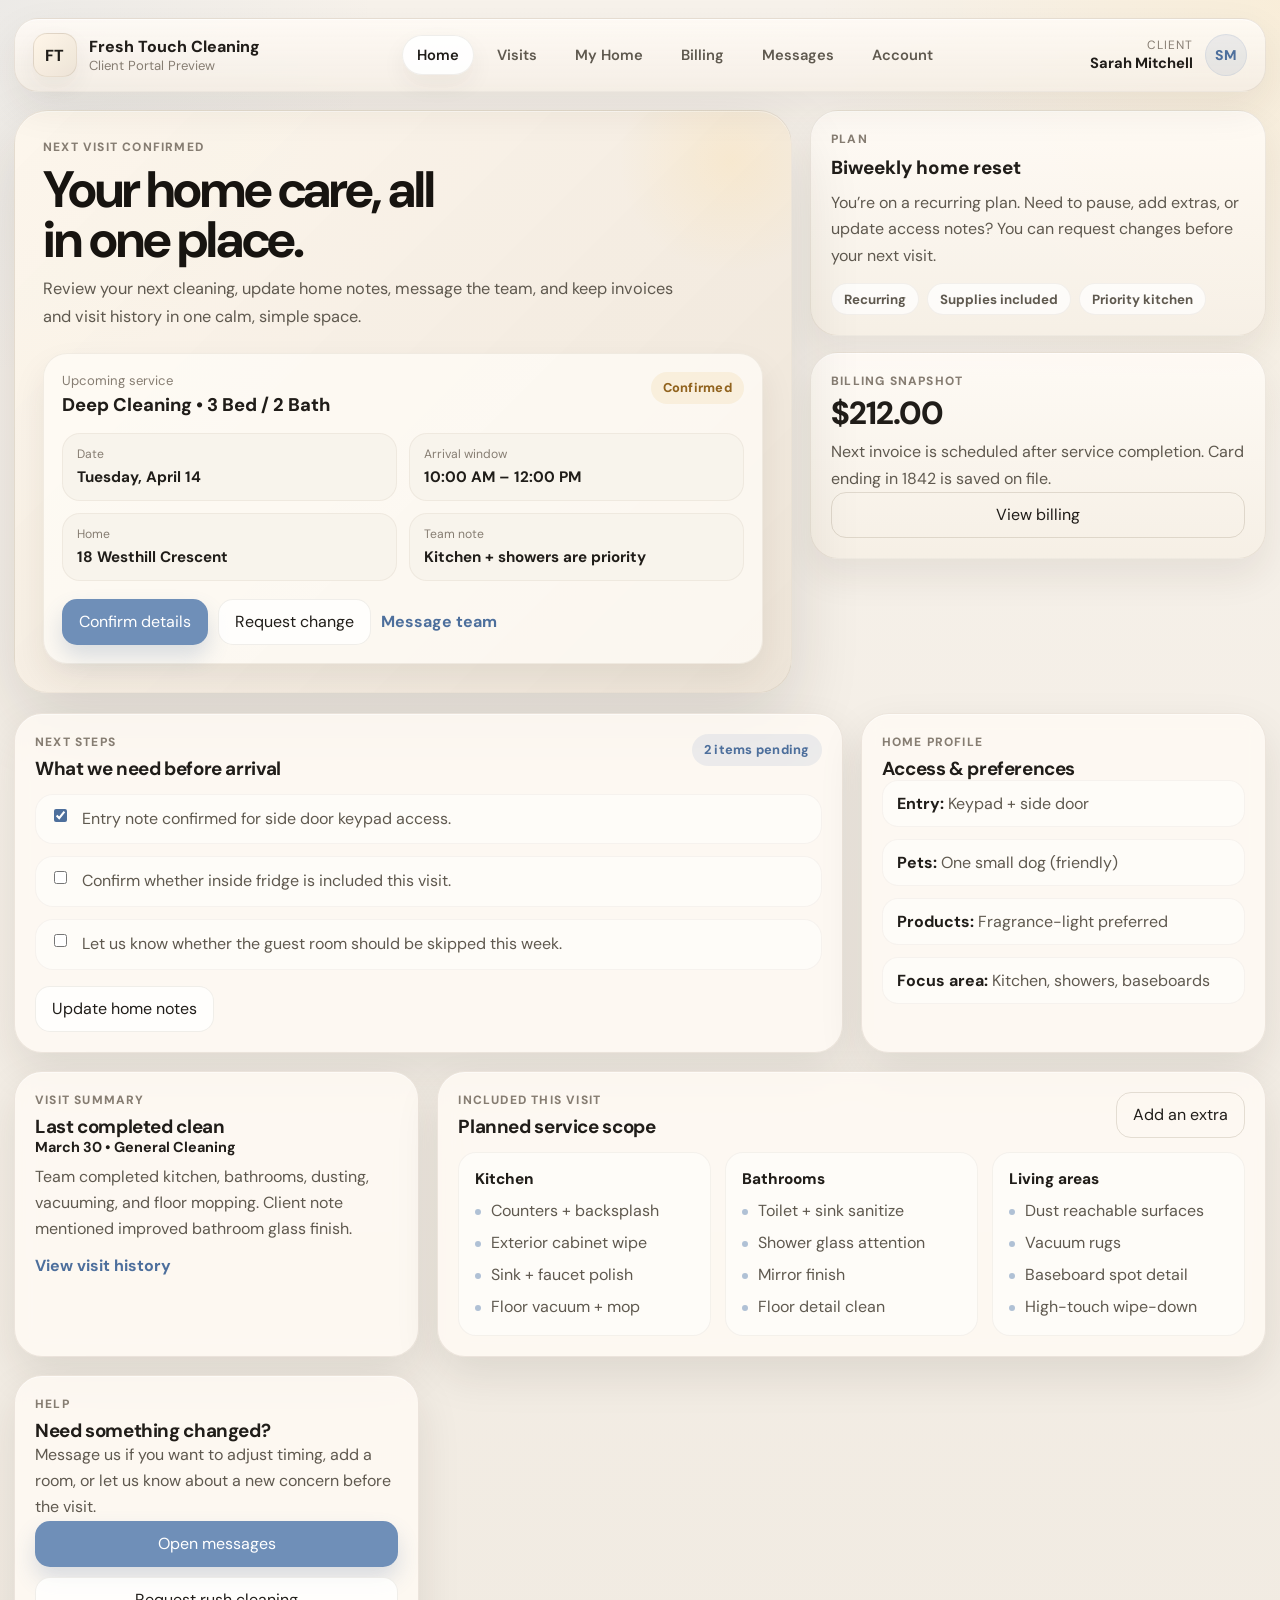
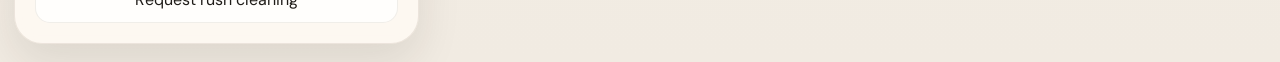
==== commit 84f5584b: "added my own chanegs to the orignial design" ====
--- a/index.html
+++ b/index.html
@@ -1,608 +1,585 @@
+
+
+
 <!DOCTYPE html>
 <html lang="en">
 <head>
-  <meta charset="UTF-8">
-  <meta name="viewport" content="width=device-width, initial-scale=1.0">
-  <title>Client Portal | Scrub & Klean Homes</title>
-  <link rel="preconnect" href="https://fonts.googleapis.com">
-  <link rel="preconnect" href="https://fonts.gstatic.com" crossorigin>
-  <link href="https://fonts.googleapis.com/css2?family=DM+Sans:ital,opsz,wght@0,9..40,400;0,9..40,500;0,9..40,600;0,9..40,700&display=swap" rel="stylesheet">
-  <link rel="icon" type="image/png" href="favicon.png">
-  <link rel="stylesheet" href="styles.css">
+  <meta charset="UTF-8" />
+  <meta
+    name="viewport"
+    content="width=device-width, initial-scale=1.0"
+  />
+  <title>Fresh Touch Client Portal</title>
+  <link rel="preconnect" href="https://fonts.googleapis.com" />
+  <link rel="preconnect" href="https://fonts.gstatic.com" crossorigin />
+  <link
+    href="https://fonts.googleapis.com/css2?family=DM+Sans:wght@400;500;600;700;800&display=swap"
+    rel="stylesheet"
+  />
+  <link rel="stylesheet" href="client-portal.css" />
 </head>
 <body>
-  <div class="app">
-    <aside class="sidebar" id="sidebar" aria-label="Main navigation">
-      <div class="sidebar-brand">
-        <span class="brand-logo-wrap">
-          <img src="logo.png" alt="Scrub & Klean Homes - Client Portal" class="brand-logo">
-        </span>
+  <div class="portal-shell">
+    <header class="portal-topbar">
+      <div class="portal-brand">
+        <div class="portal-brand__mark">FT</div>
+        <div>
+          <div class="portal-brand__name">Fresh Touch Cleaning</div>
+          <div class="portal-brand__sub">Client Portal Preview</div>
+        </div>
       </div>
-      <nav class="sidebar-nav">
-        <a href="#" class="nav-item nav-item--active" data-page="overview" aria-current="page">
-          <span class="nav-icon" aria-hidden="true">
-            <svg width="20" height="20" viewBox="0 0 24 24" fill="none" stroke="currentColor" stroke-width="1.75" stroke-linecap="round" stroke-linejoin="round"><rect x="3" y="3" width="7" height="9"/><rect x="14" y="3" width="7" height="5"/><rect x="14" y="12" width="7" height="9"/><rect x="3" y="16" width="7" height="5"/></svg>
-          </span>
-          Overview
-        </a>
-        <a href="#" class="nav-item" data-page="add-ons">
-          <span class="nav-icon" aria-hidden="true">
-            <svg width="20" height="20" viewBox="0 0 24 24" fill="none" stroke="currentColor" stroke-width="1.75" stroke-linecap="round" stroke-linejoin="round"><line x1="12" y1="5" x2="12" y2="19"/><line x1="5" y1="12" x2="19" y2="12"/></svg>
-          </span>
-          Add-Ons
-        </a>
-        <a href="#" class="nav-item" data-page="emergency">
-          <span class="nav-icon" aria-hidden="true">
-            <svg width="20" height="20" viewBox="0 0 24 24" fill="none" stroke="currentColor" stroke-width="1.75" stroke-linecap="round" stroke-linejoin="round"><circle cx="12" cy="12" r="10"/><line x1="12" y1="8" x2="12" y2="12"/><line x1="12" y1="16" x2="12.01" y2="16"/></svg>
-          </span>
-          Emergency Cleaning
-        </a>
-        <a href="#" class="nav-item" data-page="history">
-          <span class="nav-icon" aria-hidden="true">
-            <svg width="20" height="20" viewBox="0 0 24 24" fill="none" stroke="currentColor" stroke-width="1.75" stroke-linecap="round" stroke-linejoin="round"><circle cx="12" cy="12" r="10"/><polyline points="12 6 12 12 16 14"/></svg>
-          </span>
-          History
-        </a>
-        <a href="#" class="nav-item" data-page="security">
-          <span class="nav-icon" aria-hidden="true">
-            <svg width="20" height="20" viewBox="0 0 24 24" fill="none" stroke="currentColor" stroke-width="1.75" stroke-linecap="round" stroke-linejoin="round"><path d="M12 22s8-4 8-10V5l-8-3-8 3v7c0 6 8 10 8 10z"/></svg>
-          </span>
-          Security
-        </a>
+
+      <button
+        class="portal-menu-btn"
+        id="portalMenuBtn"
+        type="button"
+        aria-expanded="false"
+        aria-controls="portalTabs"
+      >
+        <span></span>
+        <span></span>
+        <span></span>
+      </button>
+
+      <nav class="portal-tabs" id="portalTabs" aria-label="Client portal sections">
+        <button class="portal-tab is-active" data-panel="home" type="button">Home</button>
+        <button class="portal-tab" data-panel="visits" type="button">Visits</button>
+        <button class="portal-tab" data-panel="home-profile" type="button">My Home</button>
+        <button class="portal-tab" data-panel="billing" type="button">Billing</button>
+        <button class="portal-tab" data-panel="messages" type="button">Messages</button>
+        <button class="portal-tab" data-panel="account" type="button">Account</button>
       </nav>
-      <div class="sidebar-footer">
-        <a href="#" class="nav-item nav-item--logout">Logout</a>
+
+      <div class="portal-user">
+        <div class="portal-user__meta">
+          <div class="portal-user__label">Client</div>
+          <div class="portal-user__name">Sarah Mitchell</div>
+        </div>
+        <div class="portal-user__avatar">SM</div>
       </div>
-    </aside>
-
-    <div class="main-wrap">
-      <header class="main-header">
-        <button type="button" class="menu-toggle" id="menuToggle" aria-label="Toggle navigation menu" aria-expanded="false">
-          <span class="menu-toggle-bar"></span>
-          <span class="menu-toggle-bar"></span>
-          <span class="menu-toggle-bar"></span>
-        </button>
-        <h1 class="page-title" id="pageTitle">Overview</h1>
-        <div class="header-meta">
-          <span class="user-label">Logged in as <strong>Ebenezer Ayomide</strong></span>
-          <span class="badge badge--client">Client</span>
-        </div>
-      </header>
-
-      <main class="main-content">
-        <!-- PAGE: Overview -->
-        <div class="page-panel is-active" id="panel-overview" data-page="overview" role="main">
-          <section class="stats-grid" aria-label="Service summary">
-            <article class="stat-card stat-card--deep">
-              <h2 class="stat-card__title">Deep Cleaning</h2>
-              <p class="stat-card__value">$249.00</p>
-              <p class="stat-card__sub">Your custom price</p>
-            </article>
-            <article class="stat-card stat-card--maintenance">
-              <h2 class="stat-card__title">Maintenance</h2>
-              <p class="stat-card__value">$179.00</p>
-              <p class="stat-card__sub">Recurring plan</p>
-            </article>
-            <article class="stat-card stat-card--next">
-              <h2 class="stat-card__title">Next Cleaning</h2>
-              <p class="stat-card__value">Mar 22, 2026</p>
-              <p class="stat-card__sub">Scheduled date</p>
-            </article>
-          </section>
-
-          <section class="journey-section card">
-            <div class="journey-header">
-              <h2 class="journey-title">
-                <span class="journey-icon" aria-hidden="true">
-                  <svg width="22" height="22" viewBox="0 0 24 24" fill="none" stroke="currentColor" stroke-width="1.75" stroke-linecap="round" stroke-linejoin="round"><line x1="8" y1="6" x2="21" y2="6"/><line x1="8" y1="12" x2="21" y2="12"/><line x1="8" y1="18" x2="21" y2="18"/><line x1="3" y1="6" x2="3.01" y2="6"/><line x1="3" y1="12" x2="3.01" y2="12"/><line x1="3" y1="18" x2="3.01" y2="18"/></svg>
-                </span>
-                Your Journey
-              </h2>
-              <a href="#" class="btn btn--primary" id="ctaGettingStarted">Getting Started</a>
-            </div>
-            <ul class="journey-list" role="list">
-              <li class="journey-step journey-step--done">
-                <span class="journey-step__bullet" aria-hidden="true"></span>
-                <span class="journey-step__label">Free Home Assessment</span>
-                <span class="journey-step__check" aria-hidden="true"><svg width="18" height="18" viewBox="0 0 24 24" fill="none" stroke="currentColor" stroke-width="2" stroke-linecap="round" stroke-linejoin="round"><polyline points="20 6 9 17 4 12"/></svg></span>
-              </li>
-              <li class="journey-step journey-step--done">
-                <span class="journey-step__bullet" aria-hidden="true"></span>
-                <span class="journey-step__label">Quote Received</span>
-                <span class="journey-step__check" aria-hidden="true"><svg width="18" height="18" viewBox="0 0 24 24" fill="none" stroke="currentColor" stroke-width="2" stroke-linecap="round" stroke-linejoin="round"><polyline points="20 6 9 17 4 12"/></svg></span>
-              </li>
-              <li class="journey-step">
-                <span class="journey-step__bullet" aria-hidden="true"></span>
-                <span class="journey-step__label">Deep Cleaning Confirmed</span>
-                <span class="journey-step__check" aria-hidden="true"></span>
-              </li>
-              <li class="journey-step">
-                <span class="journey-step__bullet" aria-hidden="true"></span>
-                <span class="journey-step__label">Deep Cleaning Completed</span>
-                <span class="journey-step__check" aria-hidden="true"></span>
-              </li>
-              <li class="journey-step">
-                <span class="journey-step__bullet" aria-hidden="true"></span>
-                <span class="journey-step__label">Recurring Plan Active</span>
-                <span class="journey-step__check" aria-hidden="true"></span>
-              </li>
+    </header>
+
+    <main class="portal-main">
+      <section class="portal-hero">
+        <div class="portal-hero__content">
+          <div class="eyebrow">Next visit confirmed</div>
+          <h1 class="portal-hero__title">Your home care, all in one place.</h1>
+          <p class="portal-hero__text">
+            Review your next cleaning, update home notes, message the team,
+            and keep invoices and visit history in one calm, simple space.
+          </p>
+
+          <div class="portal-hero__visit">
+            <div class="hero-visit-card">
+              <div class="hero-visit-card__top">
+                <div>
+                  <div class="hero-visit-card__label">Upcoming service</div>
+                  <div class="hero-visit-card__title">Deep Cleaning • 3 Bed / 2 Bath</div>
+                </div>
+                <span class="status-pill status-pill--warm">Confirmed</span>
+              </div>
+
+              <div class="hero-visit-card__grid">
+                <div class="hero-stat">
+                  <div class="hero-stat__label">Date</div>
+                  <div class="hero-stat__value">Tuesday, April 14</div>
+                </div>
+                <div class="hero-stat">
+                  <div class="hero-stat__label">Arrival window</div>
+                  <div class="hero-stat__value">10:00 AM – 12:00 PM</div>
+                </div>
+                <div class="hero-stat">
+                  <div class="hero-stat__label">Home</div>
+                  <div class="hero-stat__value">18 Westhill Crescent</div>
+                </div>
+                <div class="hero-stat">
+                  <div class="hero-stat__label">Team note</div>
+                  <div class="hero-stat__value">Kitchen + showers are priority</div>
+                </div>
+              </div>
+
+              <div class="hero-visit-card__actions">
+                <button class="btn btn--solid" type="button" id="confirmVisitBtn">
+                  Confirm details
+                </button>
+                <button class="btn btn--ghost" type="button" id="requestChangeBtn">
+                  Request change
+                </button>
+                <button class="btn btn--text" type="button" data-panel-target="messages">
+                  Message team
+                </button>
+              </div>
+            </div>
+          </div>
+        </div>
+
+        <aside class="portal-hero__side">
+          <div class="summary-card summary-card--plan">
+            <div class="summary-card__label">Plan</div>
+            <div class="summary-card__title">Biweekly home reset</div>
+            <p class="summary-card__text">
+              You’re on a recurring plan. Need to pause, add extras, or update access notes?
+              You can request changes before your next visit.
+            </p>
+            <div class="summary-card__chips">
+              <span class="mini-chip">Recurring</span>
+              <span class="mini-chip">Supplies included</span>
+              <span class="mini-chip">Priority kitchen</span>
+            </div>
+          </div>
+
+          <div class="summary-card">
+            <div class="summary-card__label">Billing snapshot</div>
+            <div class="summary-card__price">$212.00</div>
+            <p class="summary-card__text">
+              Next invoice is scheduled after service completion. Card ending in 1842 is saved on file.
+            </p>
+            <button class="btn btn--outline btn--full" type="button" data-panel-target="billing">
+              View billing
+            </button>
+          </div>
+        </aside>
+      </section>
+
+      <section class="portal-panel is-active" id="panel-home" data-panel>
+        <div class="panel-grid panel-grid--home">
+          <article class="card card--wide">
+            <div class="card__top">
+              <div>
+                <div class="card__eyebrow">Next steps</div>
+                <h2 class="card__title">What we need before arrival</h2>
+              </div>
+              <span class="status-pill status-pill--soft">2 items pending</span>
+            </div>
+
+            <div class="checklist">
+              <label class="check-row">
+                <input type="checkbox" checked />
+                <span>Entry note confirmed for side door keypad access.</span>
+              </label>
+              <label class="check-row">
+                <input type="checkbox" />
+                <span>Confirm whether inside fridge is included this visit.</span>
+              </label>
+              <label class="check-row">
+                <input type="checkbox" />
+                <span>Let us know whether the guest room should be skipped this week.</span>
+              </label>
+            </div>
+
+            <div class="card__actions">
+              <button class="btn btn--ghost" type="button" id="updateHomeNotesBtn">
+                Update home notes
+              </button>
+            </div>
+          </article>
+
+          <article class="card">
+            <div class="card__eyebrow">Home profile</div>
+            <h2 class="card__title">Access & preferences</h2>
+            <ul class="detail-list">
+              <li><strong>Entry:</strong> Keypad + side door</li>
+              <li><strong>Pets:</strong> One small dog (friendly)</li>
+              <li><strong>Products:</strong> Fragrance-light preferred</li>
+              <li><strong>Focus area:</strong> Kitchen, showers, baseboards</li>
             </ul>
-          </section>
-
-          <section class="info-card card card--info" role="status">
-            <span class="info-card__icon" aria-hidden="true">
-              <svg width="20" height="20" viewBox="0 0 24 24" fill="none" stroke="currentColor" stroke-width="1.75" stroke-linecap="round" stroke-linejoin="round"><circle cx="12" cy="12" r="10"/><line x1="12" y1="16" x2="12" y2="12"/><line x1="12" y1="8" x2="12.01" y2="8"/></svg>
-            </span>
-            <p>Our team will confirm your payment and schedule your deep cleaning. Add-ons and recurring maintenance unlock after your deep cleaning is complete.</p>
-          </section>
-        </div>
-
-        <!-- PAGE: Add-Ons -->
-        <div class="page-panel" id="panel-add-ons" data-page="add-ons" role="main" aria-hidden="true">
-          <section class="section-header">
-            <h2 class="section-title">Additional Services</h2>
-            <p class="section-desc">Enhance your cleaning with these add-ons. Select the services you want to include.</p>
-          </section>
-          <div class="addons-grid" id="addonsGrid">
-            <label class="addon-card" data-addon="laundry">
-              <input type="checkbox" class="addon-card__input" name="addon" value="laundry">
-              <span class="addon-card__box">
-                <span class="addon-card__title">Laundry & Fold</span>
-                <span class="addon-card__price">+$45</span>
-                <span class="addon-card__tag addon-card__tag--popular">Popular</span>
-              </span>
-            </label>
-            <label class="addon-card" data-addon="windows">
-              <input type="checkbox" class="addon-card__input" name="addon" value="windows">
-              <span class="addon-card__box">
-                <span class="addon-card__title">Window & Tracks</span>
-                <span class="addon-card__price">+$35</span>
-              </span>
-            </label>
-            <label class="addon-card" data-addon="inside-fridge">
-              <input type="checkbox" class="addon-card__input" name="addon" value="inside-fridge">
-              <span class="addon-card__box">
-                <span class="addon-card__title">Inside Fridge</span>
-                <span class="addon-card__price">+$40</span>
-                <span class="addon-card__tag addon-card__tag--popular">Popular</span>
-              </span>
-            </label>
-            <label class="addon-card" data-addon="inside-oven">
-              <input type="checkbox" class="addon-card__input" name="addon" value="inside-oven">
-              <span class="addon-card__box">
-                <span class="addon-card__title">Inside Oven</span>
-                <span class="addon-card__price">+$40</span>
-              </span>
-            </label>
-            <label class="addon-card" data-addon="inside-cabinets">
-              <input type="checkbox" class="addon-card__input" name="addon" value="inside-cabinets">
-              <span class="addon-card__box">
-                <span class="addon-card__title">Inside Cabinets</span>
-                <span class="addon-card__price">+$55</span>
-              </span>
-            </label>
-            <label class="addon-card" data-addon="basement">
-              <input type="checkbox" class="addon-card__input" name="addon" value="basement">
-              <span class="addon-card__box">
-                <span class="addon-card__title">Finished Basement</span>
-                <span class="addon-card__price">+$60</span>
-              </span>
-            </label>
-          </div>
-          <div class="addons-actions">
-            <p class="addons-summary" id="addonsSummary">No add-ons selected</p>
-            <button type="button" class="btn btn--primary" id="addonsSave">Save Selection</button>
-          </div>
-        </div>
-
-        <!-- PAGE: Emergency Cleaning -->
-        <div class="page-panel" id="panel-emergency" data-page="emergency" role="main" aria-hidden="true">
-          <section class="emergency-hero card">
-            <div class="emergency-hero__content">
-              <h2 class="emergency-hero__title">24/7 Emergency Cleaning</h2>
-              <p class="emergency-hero__text">Need urgent cleaning? We respond within 2–4 hours. Available around the clock for spills, move-out rushes, or last-minute needs.</p>
-              <ul class="emergency-features">
-                <li><span class="emergency-features__dot"></span> Response within 2–4 hours</li>
-                <li><span class="emergency-features__dot"></span> Same-day scheduling when possible</li>
-                <li><span class="emergency-features__dot"></span> Transparent pricing before booking</li>
-              </ul>
-            </div>
-            <div class="emergency-hero__badge">
-              <span class="emergency-badge">24/7</span>
-              <span class="emergency-badge-label">Available</span>
-            </div>
-          </section>
-          <section class="card emergency-form-section">
-            <h2 class="section-title">Request Emergency Service</h2>
-            <form class="form emergency-form" id="emergencyForm" novalidate>
-              <div class="form-row">
-                <label class="form-group">
-                  <span class="form-label">Service type</span>
-                  <select class="form-input" name="service_type" required>
-                    <option value="">Select type</option>
-                    <option value="spill">Spill / Stain emergency</option>
-                    <option value="move">Move-out rush</option>
-                    <option value="guest">Guest / event prep</option>
-                    <option value="other">Other</option>
-                  </select>
-                </label>
-                <label class="form-group">
-                  <span class="form-label">Preferred date & time</span>
-                  <input type="datetime-local" class="form-input" name="preferred_datetime" required>
-                </label>
-              </div>
-              <label class="form-group">
-                <span class="form-label">Address (if different from account)</span>
-                <input type="text" class="form-input" name="address" placeholder="Same as account">
+          </article>
+
+          <article class="card">
+            <div class="card__eyebrow">Visit summary</div>
+            <h2 class="card__title">Last completed clean</h2>
+            <div class="visit-summary">
+              <div class="visit-summary__date">March 30 • General Cleaning</div>
+              <p class="visit-summary__text">
+                Team completed kitchen, bathrooms, dusting, vacuuming, and floor mopping.
+                Client note mentioned improved bathroom glass finish.
+              </p>
+              <button class="btn btn--text" type="button" data-panel-target="visits">
+                View visit history
+              </button>
+            </div>
+          </article>
+
+          <article class="card card--wide">
+            <div class="card__top">
+              <div>
+                <div class="card__eyebrow">Included this visit</div>
+                <h2 class="card__title">Planned service scope</h2>
+              </div>
+              <button class="btn btn--outline" type="button" id="addExtraBtn">
+                Add an extra
+              </button>
+            </div>
+
+            <div class="scope-grid">
+              <div class="scope-block">
+                <div class="scope-block__title">Kitchen</div>
+                <ul>
+                  <li>Counters + backsplash</li>
+                  <li>Exterior cabinet wipe</li>
+                  <li>Sink + faucet polish</li>
+                  <li>Floor vacuum + mop</li>
+                </ul>
+              </div>
+
+              <div class="scope-block">
+                <div class="scope-block__title">Bathrooms</div>
+                <ul>
+                  <li>Toilet + sink sanitize</li>
+                  <li>Shower glass attention</li>
+                  <li>Mirror finish</li>
+                  <li>Floor detail clean</li>
+                </ul>
+              </div>
+
+              <div class="scope-block">
+                <div class="scope-block__title">Living areas</div>
+                <ul>
+                  <li>Dust reachable surfaces</li>
+                  <li>Vacuum rugs</li>
+                  <li>Baseboard spot detail</li>
+                  <li>High-touch wipe-down</li>
+                </ul>
+              </div>
+            </div>
+          </article>
+
+          <article class="card">
+            <div class="card__eyebrow">Help</div>
+            <h2 class="card__title">Need something changed?</h2>
+            <p class="card__text">
+              Message us if you want to adjust timing, add a room, or let us know about a new concern before the visit.
+            </p>
+            <div class="stack-actions">
+              <button class="btn btn--solid btn--full" type="button" data-panel-target="messages">
+                Open messages
+              </button>
+              <button class="btn btn--ghost btn--full" type="button" id="rushRequestBtn">
+                Request rush cleaning
+              </button>
+            </div>
+          </article>
+        </div>
+      </section>
+
+      <section class="portal-panel" id="panel-visits" data-panel aria-hidden="true">
+        <div class="panel-grid">
+          <article class="card card--wide">
+            <div class="card__top">
+              <div>
+                <div class="card__eyebrow">Upcoming visit</div>
+                <h2 class="card__title">Tuesday, April 14</h2>
+              </div>
+              <span class="status-pill status-pill--warm">Confirmed</span>
+            </div>
+
+            <div class="timeline">
+              <div class="timeline__row">
+                <div class="timeline__time">9:45 AM</div>
+                <div class="timeline__line"></div>
+                <div class="timeline__content">Arrival window opens</div>
+              </div>
+              <div class="timeline__row">
+                <div class="timeline__time">10:00–12:00</div>
+                <div class="timeline__line"></div>
+                <div class="timeline__content">Cleaning team on-site</div>
+              </div>
+              <div class="timeline__row">
+                <div class="timeline__time">After visit</div>
+                <div class="timeline__line"></div>
+                <div class="timeline__content">Invoice sent + completion summary posted</div>
+              </div>
+            </div>
+          </article>
+
+          <article class="card">
+            <div class="card__eyebrow">Recurring plan</div>
+            <h2 class="card__title">Biweekly schedule</h2>
+            <p class="card__text">
+              Your home is currently set for service every other Tuesday.
+            </p>
+            <div class="stack-actions">
+              <button class="btn btn--ghost btn--full" type="button">Pause plan</button>
+              <button class="btn btn--outline btn--full" type="button">Adjust frequency</button>
+            </div>
+          </article>
+
+          <article class="card card--wide">
+            <div class="card__eyebrow">Past visits</div>
+            <h2 class="card__title">Recent history</h2>
+
+            <div class="visit-list">
+              <div class="visit-item">
+                <div>
+                  <div class="visit-item__title">March 30 • General Cleaning</div>
+                  <div class="visit-item__sub">Completed • 2 hr 35 min</div>
+                </div>
+                <span class="status-pill status-pill--success">Completed</span>
+              </div>
+
+              <div class="visit-item">
+                <div>
+                  <div class="visit-item__title">March 16 • Deep Cleaning</div>
+                  <div class="visit-item__sub">Completed • 4 hr 10 min</div>
+                </div>
+                <span class="status-pill status-pill--success">Completed</span>
+              </div>
+
+              <div class="visit-item">
+                <div>
+                  <div class="visit-item__title">March 2 • General Cleaning</div>
+                  <div class="visit-item__sub">Completed • 2 hr 20 min</div>
+                </div>
+                <span class="status-pill status-pill--success">Completed</span>
+              </div>
+            </div>
+          </article>
+        </div>
+      </section>
+
+      <section class="portal-panel" id="panel-home-profile" data-panel aria-hidden="true">
+        <div class="panel-grid">
+          <article class="card card--wide">
+            <div class="card__top">
+              <div>
+                <div class="card__eyebrow">Home profile</div>
+                <h2 class="card__title">Service notes your team sees</h2>
+              </div>
+              <button class="btn btn--ghost" type="button" id="editProfileBtn">Edit notes</button>
+            </div>
+
+            <div class="home-profile-grid">
+              <div class="profile-block">
+                <div class="profile-block__title">Entry instructions</div>
+                <p>Use side door keypad. Alarm is off during scheduled visits.</p>
+              </div>
+
+              <div class="profile-block">
+                <div class="profile-block__title">Pets</div>
+                <p>One small dog. Friendly but may bark when team first enters.</p>
+              </div>
+
+              <div class="profile-block">
+                <div class="profile-block__title">Product preferences</div>
+                <p>Fragrance-light products preferred. Avoid heavy lemon scent.</p>
+              </div>
+
+              <div class="profile-block">
+                <div class="profile-block__title">Priority areas</div>
+                <p>Kitchen counters, shower glass, baseboards near dining room.</p>
+              </div>
+            </div>
+          </article>
+
+          <article class="card">
+            <div class="card__eyebrow">Extras</div>
+            <h2 class="card__title">Most requested add-ons</h2>
+            <div class="addon-list">
+              <button class="addon-pill" type="button">Inside fridge</button>
+              <button class="addon-pill" type="button">Inside oven</button>
+              <button class="addon-pill" type="button">Linen change</button>
+              <button class="addon-pill" type="button">Interior windows</button>
+            </div>
+          </article>
+
+          <article class="card">
+            <div class="card__eyebrow">Schedule note</div>
+            <h2 class="card__title">Best visit window</h2>
+            <p class="card__text">
+              Preferred on weekdays between 10 AM and 2 PM. Avoid early Mondays when possible.
+            </p>
+          </article>
+        </div>
+      </section>
+
+      <section class="portal-panel" id="panel-billing" data-panel aria-hidden="true">
+        <div class="panel-grid">
+          <article class="card">
+            <div class="card__eyebrow">Payment method</div>
+            <h2 class="card__title">Card ending in 1842</h2>
+            <p class="card__text">
+              Billing runs after completion unless otherwise arranged.
+            </p>
+            <div class="stack-actions">
+              <button class="btn btn--ghost btn--full" type="button">Update card</button>
+              <button class="btn btn--outline btn--full" type="button">Billing help</button>
+            </div>
+          </article>
+
+          <article class="card">
+            <div class="card__eyebrow">Next invoice</div>
+            <h2 class="card__title">$212.00 estimated</h2>
+            <p class="card__text">
+              Final amount may change if extras are added before service.
+            </p>
+          </article>
+
+          <article class="card card--wide">
+            <div class="card__eyebrow">Billing history</div>
+            <h2 class="card__title">Recent invoices</h2>
+
+            <div class="invoice-table">
+              <div class="invoice-row invoice-row--head">
+                <span>Date</span>
+                <span>Service</span>
+                <span>Total</span>
+                <span>Status</span>
+              </div>
+
+              <div class="invoice-row">
+                <span>Mar 30</span>
+                <span>General Cleaning</span>
+                <span>$168.00</span>
+                <span class="status-pill status-pill--success">Paid</span>
+              </div>
+
+              <div class="invoice-row">
+                <span>Mar 16</span>
+                <span>Deep Cleaning</span>
+                <span>$278.00</span>
+                <span class="status-pill status-pill--success">Paid</span>
+              </div>
+
+              <div class="invoice-row">
+                <span>Mar 02</span>
+                <span>General Cleaning</span>
+                <span>$168.00</span>
+                <span class="status-pill status-pill--success">Paid</span>
+              </div>
+            </div>
+          </article>
+        </div>
+      </section>
+
+      <section class="portal-panel" id="panel-messages" data-panel aria-hidden="true">
+        <div class="panel-grid">
+          <article class="card card--wide">
+            <div class="card__eyebrow">Messages</div>
+            <h2 class="card__title">Chat with the team</h2>
+
+            <div class="message-thread" id="messageThread">
+              <div class="message message--them">
+                Hi Sarah — we’ve got your next deep cleaning confirmed for Tuesday.
+                Let us know if anything changed before arrival.
+              </div>
+
+              <div class="message message--me">
+                Please pay extra attention to the upstairs shower glass again.
+              </div>
+
+              <div class="message message--them">
+                Noted. We’ve added that to your team notes for this visit.
+              </div>
+            </div>
+
+            <form class="message-form" id="messageForm">
+              <input
+                class="message-form__input"
+                id="messageInput"
+                type="text"
+                placeholder="Type a message..."
+                autocomplete="off"
+              />
+              <button class="btn btn--solid" type="submit">Send</button>
+            </form>
+          </article>
+
+          <article class="card">
+            <div class="card__eyebrow">Quick prompts</div>
+            <h2 class="card__title">Common requests</h2>
+            <div class="quick-prompts">
+              <button class="quick-prompt" type="button">Can we move the time window?</button>
+              <button class="quick-prompt" type="button">Please skip one room this visit.</button>
+              <button class="quick-prompt" type="button">Add inside fridge cleaning.</button>
+              <button class="quick-prompt" type="button">How much would a deeper clean cost?</button>
+            </div>
+          </article>
+        </div>
+      </section>
+
+      <section class="portal-panel" id="panel-account" data-panel aria-hidden="true">
+        <div class="panel-grid">
+          <article class="card">
+            <div class="card__eyebrow">Profile</div>
+            <h2 class="card__title">Contact details</h2>
+            <ul class="detail-list">
+              <li><strong>Name:</strong> Sarah Mitchell</li>
+              <li><strong>Email:</strong> sarah@example.com</li>
+              <li><strong>Phone:</strong> (204) 555-3187</li>
+            </ul>
+          </article>
+
+          <article class="card">
+            <div class="card__eyebrow">Notifications</div>
+            <h2 class="card__title">Preferences</h2>
+            <div class="toggle-list">
+              <label class="toggle-row">
+                <span>Email reminders</span>
+                <input type="checkbox" checked />
               </label>
-              <label class="form-group">
-                <span class="form-label">Details</span>
-                <textarea class="form-input form-textarea" name="details" rows="4" placeholder="Describe what you need..."></textarea>
+              <label class="toggle-row">
+                <span>SMS arrival updates</span>
+                <input type="checkbox" checked />
               </label>
-              <div class="form-actions">
-                <button type="submit" class="btn btn--primary">Submit Request</button>
-              </div>
-            </form>
-          </section>
-        </div>
-
-        <!-- PAGE: History -->
-        <div class="page-panel" id="panel-history" data-page="history" role="main" aria-hidden="true">
-          <section class="section-header">
-            <h2 class="section-title">Service History</h2>
-            <p class="section-desc">Past and upcoming appointments.</p>
-          </section>
-          <div class="card card--table-wrap">
-            <div class="table-responsive">
-              <table class="data-table" id="historyTable">
-                <thead>
-                  <tr>
-                    <th>Date</th>
-                    <th>Service</th>
-                    <th>Add-ons</th>
-                    <th>Status</th>
-                    <th>Amount</th>
-                  </tr>
-                </thead>
-                <tbody id="historyTableBody">
-                  <!-- Rows rendered by script from transaction history -->
-                </tbody>
-              </table>
-            </div>
-          </div>
-          <section class="card upcoming-card" id="upcomingCard">
-            <h2 class="section-title">Next Appointment</h2>
-            <div class="upcoming-detail" id="upcomingDetail">
-              <p class="upcoming-date" id="upcomingDate">—</p>
-              <p class="upcoming-service" id="upcomingService">—</p>
-              <div class="upcoming-actions">
-                <button type="button" class="btn btn--outline" id="btnReschedule">Reschedule</button>
-                <button type="button" class="btn btn--outline btn--danger" id="btnCancelAppointment">Cancel appointment</button>
-              </div>
-            </div>
-            <p class="upcoming-empty" id="upcomingEmpty" style="display: none;">No upcoming appointments.</p>
-          </section>
-        </div>
-
-        <!-- PAGE: Reschedule -->
-        <div class="page-panel" id="panel-reschedule" data-page="reschedule" role="main" aria-hidden="true">
-          <div class="flow-nav">
-            <a href="#" class="flow-nav__back" id="rescheduleBackToHistory">Back to History</a>
-          </div>
-          <section class="section-header">
-            <h2 class="section-title">Reschedule Appointment</h2>
-            <p class="section-desc">Choose a new date and time for your appointment.</p>
-          </section>
-          <div class="card reschedule-current" id="rescheduleCurrentSummary">
-            <h3 class="reschedule-current__title">Current appointment</h3>
-            <p class="reschedule-current__date" id="rescheduleCurrentDate">—</p>
-            <p class="reschedule-current__service" id="rescheduleCurrentService">—</p>
-          </div>
-          <section class="card">
-            <label class="form-group">
-              <span class="form-label">New date and time</span>
-              <input type="datetime-local" class="form-input" id="rescheduleNewDateTime" required>
-            </label>
-            <div class="reschedule-actions">
-              <button type="button" class="btn btn--primary" id="btnConfirmReschedule">Confirm reschedule</button>
-            </div>
-          </section>
-        </div>
-
-        <!-- PAGE: Security -->
-        <div class="page-panel" id="panel-security" data-page="security" role="main" aria-hidden="true">
-          <section class="section-header">
-            <h2 class="section-title">Account Security</h2>
-            <p class="section-desc">Manage password, two-factor authentication, and notifications.</p>
-          </section>
-
-          <section class="card security-block">
-            <h3 class="security-block__title">Password</h3>
-            <p class="security-block__desc">Change your password regularly to keep your account secure.</p>
-            <button type="button" class="btn btn--primary" id="btnChangePassword">Change Password</button>
-          </section>
-
-          <section class="card security-block security-block--2fa" id="security2faBlock">
-            <div class="security-block__row">
-              <div>
-                <h3 class="security-block__title">Two-Factor Authentication (2FA)</h3>
-                <p class="security-block__desc">Connect with Google Authenticator for an extra layer of security.</p>
-              </div>
-              <label class="toggle" aria-label="Enable two-factor authentication">
-                <input type="checkbox" class="toggle__input" id="toggle2fa">
-                <span class="toggle__track"></span>
-                <span class="toggle__thumb"></span>
+              <label class="toggle-row">
+                <span>Invoice emails</span>
+                <input type="checkbox" checked />
               </label>
             </div>
-            <div class="twofa-setup" id="twofaSetup" aria-hidden="true">
-              <p class="twofa-setup__intro">Add this account to Google Authenticator using one of the methods below.</p>
-              <div class="twofa-methods">
-                <div class="twofa-method twofa-method--scan">
-                  <h4 class="twofa-method__title">Scan barcode</h4>
-                  <p class="twofa-method__desc">Open Google Authenticator and scan this QR code.</p>
-                  <div class="twofa-qr-wrap">
-                    <img id="twofaQrImage" src="" alt="QR code for Google Authenticator" class="twofa-qr" width="200" height="200">
-                  </div>
-                </div>
-                <div class="twofa-method twofa-method--key">
-                  <h4 class="twofa-method__title">Enter key manually</h4>
-                  <p class="twofa-method__desc">Can’t scan? Enter this key in Google Authenticator.</p>
-                  <div class="twofa-secret-wrap">
-                    <code class="twofa-secret" id="twofaSecretKey">———— ———— ————</code>
-                    <button type="button" class="btn btn--outline btn--sm" id="twofaCopyKey">Copy key</button>
-                  </div>
-                </div>
-              </div>
-              <div class="twofa-verify">
-                <label class="form-group">
-                  <span class="form-label">Enter the 6-digit code from Google Authenticator</span>
-                  <input type="text" class="form-input twofa-code-input" id="twofaVerifyCode" placeholder="000000" maxlength="6" pattern="[0-9]*" inputmode="numeric" autocomplete="one-time-code">
-                </label>
-                <button type="button" class="btn btn--primary" id="twofaVerifyBtn">Verify and enable 2FA</button>
-              </div>
-            </div>
-            <div class="twofa-enabled" id="twofaEnabled" aria-hidden="true">
-              <p class="twofa-enabled__text">Two-factor authentication is enabled. Your account is protected with Google Authenticator.</p>
-            </div>
-          </section>
-
-          <section class="card security-block">
-            <h3 class="security-block__title">Login Activity</h3>
-            <p class="security-block__desc">Recent sign-ins to your account.</p>
-            <ul class="activity-list" id="activityList">
-              <li class="activity-item">
-                <span class="activity-item__device">Chrome on Windows</span>
-                <span class="activity-item__meta">Winnipeg, MB · Mar 14, 2026</span>
-                <span class="activity-item__current">Current session</span>
-              </li>
-              <li class="activity-item">
-                <span class="activity-item__device">Safari on iPhone</span>
-                <span class="activity-item__meta">Winnipeg, MB · Mar 12, 2026</span>
-              </li>
-            </ul>
-          </section>
-
-          <section class="card security-block">
-            <h3 class="security-block__title">Notification Preferences</h3>
-            <p class="security-block__desc">Choose how you want to be notified about your bookings.</p>
-            <ul class="settings-list">
-              <li class="settings-item">
-                <span class="settings-item__label">Email for automatic booking notifications</span>
-                <label class="toggle" aria-label="Email booking notifications">
-                  <input type="checkbox" class="toggle__input" id="toggleEmail" checked>
-                  <span class="toggle__track"></span>
-                  <span class="toggle__thumb"></span>
-                </label>
-              </li>
-              <li class="settings-item settings-item--sms">
-                <div class="settings-item__main">
-                  <span class="settings-item__label">SMS for booking reminders</span>
-                  <label class="toggle" aria-label="SMS booking reminders">
-                    <input type="checkbox" class="toggle__input" id="toggleSms">
-                    <span class="toggle__track"></span>
-                    <span class="toggle__thumb"></span>
-                  </label>
-                </div>
-                <div class="sms-number-wrap" id="smsNumberWrap" aria-hidden="true">
-                  <label class="form-group sms-number-field">
-                    <span class="form-label">Phone number for SMS</span>
-                    <input type="tel" class="form-input" id="smsPhoneNumber" placeholder="+1 (431) 555-0123" autocomplete="tel">
-                  </label>
-                  <button type="button" class="btn btn--primary btn--sm" id="smsSaveNumber">Save number</button>
-                </div>
-              </li>
-              <li class="settings-item">
-                <span class="settings-item__label">Marketing and tips (optional)</span>
-                <label class="toggle" aria-label="Marketing emails">
-                  <input type="checkbox" class="toggle__input" id="toggleMarketing">
-                  <span class="toggle__track"></span>
-                  <span class="toggle__thumb"></span>
-                </label>
-              </li>
-            </ul>
-          </section>
-        </div>
-
-        <!-- PAGE: Book Appointment (flow from Getting Started) -->
-        <div class="page-panel" id="panel-book" data-page="book" role="main" aria-hidden="true">
-          <div class="flow-nav">
-            <a href="#" class="flow-nav__back" id="bookBackToOverview">Back to Overview</a>
-          </div>
-          <section class="section-header">
-            <h2 class="section-title">Book Appointment</h2>
-            <p class="section-desc">Choose your service, add-ons, and preferred date for your cleaning.</p>
-          </section>
-
-          <section class="card booking-section">
-            <h3 class="booking-section__title">Service type</h3>
-            <div class="service-type-grid" id="serviceTypeGrid">
-              <label class="service-type-card">
-                <input type="radio" name="booking_service" value="deep" class="service-type-card__input" data-price="249">
-                <span class="service-type-card__box">
-                  <span class="service-type-card__name">Deep Cleaning</span>
-                  <span class="service-type-card__price">$249.00</span>
-                  <span class="service-type-card__desc">One-time thorough clean</span>
-                </span>
-              </label>
-              <label class="service-type-card">
-                <input type="radio" name="booking_service" value="maintenance" class="service-type-card__input" data-price="179">
-                <span class="service-type-card__box">
-                  <span class="service-type-card__name">Maintenance</span>
-                  <span class="service-type-card__price">$179.00</span>
-                  <span class="service-type-card__desc">Recurring plan</span>
-                </span>
-              </label>
-            </div>
-          </section>
-
-          <section class="card booking-section">
-            <h3 class="booking-section__title">Add-ons (optional)</h3>
-            <p class="booking-section__desc">Add these services to your appointment.</p>
-            <div class="addons-grid" id="bookingAddonsGrid">
-              <label class="addon-card" data-addon="laundry">
-                <input type="checkbox" class="addon-card__input" name="booking_addon" value="45" data-name="Laundry & Fold">
-                <span class="addon-card__box">
-                  <span class="addon-card__title">Laundry & Fold</span>
-                  <span class="addon-card__price">+$45</span>
-                  <span class="addon-card__tag addon-card__tag--popular">Popular</span>
-                </span>
-              </label>
-              <label class="addon-card" data-addon="windows">
-                <input type="checkbox" class="addon-card__input" name="booking_addon" value="35" data-name="Window & Tracks">
-                <span class="addon-card__box">
-                  <span class="addon-card__title">Window & Tracks</span>
-                  <span class="addon-card__price">+$35</span>
-                </span>
-              </label>
-              <label class="addon-card" data-addon="inside-fridge">
-                <input type="checkbox" class="addon-card__input" name="booking_addon" value="40" data-name="Inside Fridge">
-                <span class="addon-card__box">
-                  <span class="addon-card__title">Inside Fridge</span>
-                  <span class="addon-card__price">+$40</span>
-                  <span class="addon-card__tag addon-card__tag--popular">Popular</span>
-                </span>
-              </label>
-              <label class="addon-card" data-addon="inside-oven">
-                <input type="checkbox" class="addon-card__input" name="booking_addon" value="40" data-name="Inside Oven">
-                <span class="addon-card__box">
-                  <span class="addon-card__title">Inside Oven</span>
-                  <span class="addon-card__price">+$40</span>
-                </span>
-              </label>
-              <label class="addon-card" data-addon="inside-cabinets">
-                <input type="checkbox" class="addon-card__input" name="booking_addon" value="55" data-name="Inside Cabinets">
-                <span class="addon-card__box">
-                  <span class="addon-card__title">Inside Cabinets</span>
-                  <span class="addon-card__price">+$55</span>
-                </span>
-              </label>
-              <label class="addon-card" data-addon="basement">
-                <input type="checkbox" class="addon-card__input" name="booking_addon" value="60" data-name="Finished Basement">
-                <span class="addon-card__box">
-                  <span class="addon-card__title">Finished Basement</span>
-                  <span class="addon-card__price">+$60</span>
-                </span>
-              </label>
-            </div>
-          </section>
-
-          <section class="card booking-section">
-            <h3 class="booking-section__title">Preferred date</h3>
-            <label class="form-group">
-              <span class="form-label">Date and time</span>
-              <input type="datetime-local" class="form-input" id="bookingDateTime" required>
-            </label>
-          </section>
-
-          <div class="booking-actions">
-            <p class="booking-total" id="bookingTotal">Select a service</p>
-            <button type="button" class="btn btn--primary" id="btnProceedToPayment">Proceed to Payment</button>
-          </div>
-        </div>
-
-        <!-- PAGE: Payment -->
-        <div class="page-panel" id="panel-payment" data-page="payment" role="main" aria-hidden="true">
-          <div class="flow-nav">
-            <a href="#" class="flow-nav__back" id="paymentBackToBook">Back to booking</a>
-          </div>
-          <section class="section-header payment-header">
-            <h2 class="section-title">Payment</h2>
-            <p class="section-desc">Complete your booking with a secure payment.</p>
-            <div class="payment-status-wrap">
-              <span class="payment-status-label">Transaction status</span>
-              <span class="status-badge status-badge--payment" id="paymentStatusBadge">Pending</span>
-            </div>
-          </section>
-
-          <div class="payment-layout">
-            <section class="card payment-summary-card" id="paymentSummaryCard">
-              <h3 class="payment-summary__title">Order summary</h3>
-              <dl class="payment-summary__list" id="paymentSummaryList">
-                <div class="payment-summary__row">
-                  <dt>Service</dt>
-                  <dd id="paymentSummaryService">—</dd>
-                </div>
-                <div class="payment-summary__row payment-summary__row--addons" id="paymentSummaryAddonsWrap">
-                  <dt>Add-ons</dt>
-                  <dd id="paymentSummaryAddons">None</dd>
-                </div>
-                <div class="payment-summary__row">
-                  <dt>Date</dt>
-                  <dd id="paymentSummaryDate">—</dd>
-                </div>
-                <div class="payment-summary__row payment-summary__row--total">
-                  <dt>Total</dt>
-                  <dd id="paymentSummaryTotal">$0.00</dd>
-                </div>
-              </dl>
-            </section>
-
-            <section class="card payment-form-card" id="paymentFormCard">
-              <h3 class="payment-form__title">Payment method</h3>
-              <form class="form payment-form" id="paymentForm" novalidate>
-                <label class="form-group">
-                  <span class="form-label">Card number</span>
-                  <input type="text" class="form-input" name="card_number" placeholder="4242 4242 4242 4242" maxlength="19" autocomplete="cc-number">
-                </label>
-                <div class="form-row">
-                  <label class="form-group">
-                    <span class="form-label">Expiry</span>
-                    <input type="text" class="form-input" name="expiry" placeholder="MM / YY" maxlength="7" autocomplete="cc-exp">
-                  </label>
-                  <label class="form-group">
-                    <span class="form-label">CVV</span>
-                    <input type="text" class="form-input" name="cvv" placeholder="123" maxlength="4" autocomplete="cc-csc">
-                  </label>
-                </div>
-                <label class="form-group">
-                  <span class="form-label">Name on card</span>
-                  <input type="text" class="form-input" name="card_name" placeholder="Full name" autocomplete="cc-name">
-                </label>
-                <div class="form-actions">
-                  <button type="submit" class="btn btn--primary" id="btnConfirmPayment">Confirm Payment</button>
-                </div>
-              </form>
-            </section>
-          </div>
-
-          <section class="card payment-success-card" id="paymentSuccessCard" aria-hidden="true">
-            <div class="payment-success__icon" aria-hidden="true">
-              <svg width="48" height="48" viewBox="0 0 24 24" fill="none" stroke="currentColor" stroke-width="2" stroke-linecap="round" stroke-linejoin="round"><path d="M22 11.08V12a10 10 0 1 1-5.93-9.14"/><polyline points="22 4 12 14.01 9 11.01"/></svg>
-            </div>
-            <h3 class="payment-success__title">Payment completed</h3>
-            <p class="payment-success__text">Your booking is confirmed. We will send a reminder before your appointment.</p>
-            <a href="#" class="btn btn--primary" id="paymentBackToOverview">Back to Overview</a>
-          </section>
-        </div>
-      </main>
+          </article>
+
+          <article class="card card--wide">
+            <div class="card__eyebrow">Account actions</div>
+            <h2 class="card__title">Manage your portal</h2>
+            <div class="account-actions">
+              <button class="btn btn--ghost" type="button">Change password</button>
+              <button class="btn btn--outline" type="button">Download invoices</button>
+              <button class="btn btn--danger" type="button">Log out</button>
+            </div>
+          </article>
+        </div>
+      </section>
+    </main>
+  </div>
+
+  <div class="portal-modal" id="portalModal" aria-hidden="true">
+    <div class="portal-modal__backdrop" data-close-modal></div>
+
+    <div class="portal-modal__card" role="dialog" aria-modal="true" aria-labelledby="portalModalTitle">
+      <div class="portal-modal__top">
+        <div>
+          <div class="portal-modal__eyebrow">Request update</div>
+          <h2 class="portal-modal__title" id="portalModalTitle">Tell us what changed</h2>
+        </div>
+        <button class="portal-modal__close" type="button" data-close-modal aria-label="Close dialog">✕</button>
+      </div>
+
+      <form id="portalModalForm" class="portal-modal__form">
+        <label class="field">
+          <span>Type of request</span>
+          <select id="requestType">
+            <option>Reschedule visit</option>
+            <option>Update access note</option>
+            <option>Add an extra</option>
+            <option>Ask a question</option>
+          </select>
+        </label>
+
+        <label class="field">
+          <span>Message</span>
+          <textarea id="requestMessage" rows="5" placeholder="Example: Please move my cleaning to Wednesday afternoon if possible."></textarea>
+        </label>
+
+        <div class="portal-modal__actions">
+          <button class="btn btn--ghost" type="button" data-close-modal>Cancel</button>
+          <button class="btn btn--solid" type="submit">Send request</button>
+        </div>
+      </form>
     </div>
-
-    <div class="sidebar-backdrop" id="sidebarBackdrop" aria-hidden="true"></div>
   </div>
 
-  <!-- Toast for feedback -->
-  <div class="toast" id="toast" role="status" aria-live="polite" aria-hidden="true"></div>
+  <div class="portal-toast" id="portalToast" aria-live="polite"></div>
 
   <script src="script.js"></script>
 </body>
-</html>
+</html>
--- a/client-portal.css
+++ b/client-portal.css
@@ -0,0 +1,1147 @@
+:root{
+  --bg: #f4efe7;
+  --bg-soft: #fbf8f3;
+  --surface: rgba(255, 251, 245, 0.82);
+  --surface-strong: rgba(255, 250, 244, 0.95);
+  --surface-soft: rgba(246, 240, 232, 0.88);
+  --line: rgba(112, 95, 70, 0.12);
+  --line-strong: rgba(112, 95, 70, 0.18);
+
+  --text: #201d19;
+  --text-soft: #5f594f;
+  --text-faint: #867d72;
+
+  --accent: #6f8fb8;
+  --accent-deep: #4d6f9c;
+  --accent-soft: rgba(111, 143, 184, 0.14);
+
+  --gold-soft: rgba(226, 188, 115, 0.18);
+  --success-soft: rgba(88, 151, 113, 0.16);
+  --danger-soft: rgba(188, 84, 84, 0.14);
+
+  --shadow-sm: 0 10px 24px rgba(50, 38, 24, 0.06);
+  --shadow-md: 0 18px 44px rgba(42, 31, 18, 0.10);
+  --shadow-lg: 0 28px 70px rgba(38, 28, 18, 0.14);
+
+  --radius: 28px;
+  --radius-md: 22px;
+  --radius-sm: 16px;
+  --radius-xs: 12px;
+
+  --container: 1280px;
+  --transition: 180ms ease;
+}
+
+*,
+*::before,
+*::after{
+  box-sizing: border-box;
+}
+
+html{
+  font-size: 16px;
+  -webkit-font-smoothing: antialiased;
+}
+
+body{
+  margin: 0;
+  font-family: "DM Sans", system-ui, -apple-system, BlinkMacSystemFont, "Segoe UI", sans-serif;
+  color: var(--text);
+  background:
+    radial-gradient(circle at top right, rgba(255, 219, 145, 0.20), transparent 22%),
+    radial-gradient(circle at top left, rgba(111, 143, 184, 0.08), transparent 18%),
+    linear-gradient(180deg, #f7f2eb 0%, #f1ebe2 100%);
+  min-height: 100vh;
+}
+
+button,
+input,
+select,
+textarea{
+  font: inherit;
+}
+
+button{
+  cursor: pointer;
+}
+
+.portal-shell{
+  width: min(calc(100% - 28px), var(--container));
+  margin: 18px auto;
+}
+
+.portal-topbar{
+  position: sticky;
+  top: 16px;
+  z-index: 20;
+  display: grid;
+  grid-template-columns: auto 1fr auto;
+  align-items: center;
+  gap: 18px;
+  padding: 14px 18px;
+  border: 1px solid var(--line);
+  border-radius: 24px;
+  background:
+    linear-gradient(
+      180deg,
+      rgba(255, 251, 246, 0.86) 0%,
+      rgba(244, 237, 228, 0.82) 100%
+    );
+  backdrop-filter: blur(14px);
+  box-shadow:
+    0 16px 40px rgba(51, 37, 22, 0.08),
+    inset 0 1px 0 rgba(255, 255, 255, 0.64);
+}
+
+.portal-brand{
+  display: flex;
+  align-items: center;
+  gap: 12px;
+  min-width: 0;
+}
+
+.portal-brand__mark{
+  width: 44px;
+  height: 44px;
+  display: grid;
+  place-items: center;
+  border-radius: 14px;
+  background: linear-gradient(135deg, rgba(255, 245, 231, 0.95), rgba(236, 227, 214, 0.95));
+  border: 1px solid rgba(114, 92, 64, 0.14);
+  color: var(--text);
+  font-weight: 800;
+  letter-spacing: 0.02em;
+  box-shadow: var(--shadow-sm);
+}
+
+.portal-brand__name{
+  font-size: 1rem;
+  font-weight: 800;
+  color: var(--text);
+}
+
+.portal-brand__sub{
+  font-size: 0.82rem;
+  color: var(--text-faint);
+}
+
+.portal-menu-btn{
+  display: none;
+  width: 42px;
+  height: 42px;
+  padding: 0;
+  border: 1px solid var(--line);
+  border-radius: 14px;
+  background: rgba(255,255,255,0.5);
+  align-items: center;
+  justify-content: center;
+  flex-direction: column;
+  gap: 4px;
+}
+
+.portal-menu-btn span{
+  width: 18px;
+  height: 2px;
+  border-radius: 999px;
+  background: #4e4a43;
+  display: block;
+}
+
+.portal-tabs{
+  display: flex;
+  justify-content: center;
+  flex-wrap: wrap;
+  gap: 8px;
+}
+
+.portal-tab{
+  border: 1px solid transparent;
+  background: transparent;
+  color: var(--text-soft);
+  min-height: 40px;
+  padding: 0 14px;
+  border-radius: 999px;
+  font-size: 0.92rem;
+  font-weight: 600;
+  transition:
+    color var(--transition),
+    background var(--transition),
+    border-color var(--transition),
+    transform var(--transition);
+}
+
+.portal-tab:hover{
+  background: rgba(255,255,255,0.55);
+  color: var(--text);
+}
+
+.portal-tab.is-active{
+  background: rgba(255,255,255,0.92);
+  border-color: rgba(112, 95, 70, 0.10);
+  color: var(--text);
+  box-shadow: 0 10px 24px rgba(49, 37, 22, 0.06);
+}
+
+.portal-user{
+  display: flex;
+  align-items: center;
+  gap: 12px;
+}
+
+.portal-user__meta{
+  text-align: right;
+}
+
+.portal-user__label{
+  font-size: 0.75rem;
+  color: var(--text-faint);
+  text-transform: uppercase;
+  letter-spacing: 0.08em;
+}
+
+.portal-user__name{
+  font-size: 0.92rem;
+  font-weight: 700;
+  color: var(--text);
+}
+
+.portal-user__avatar{
+  width: 42px;
+  height: 42px;
+  display: grid;
+  place-items: center;
+  border-radius: 50%;
+  background: rgba(111, 143, 184, 0.12);
+  border: 1px solid rgba(111, 143, 184, 0.14);
+  color: var(--accent-deep);
+  font-size: 0.88rem;
+  font-weight: 800;
+}
+
+.portal-main{
+  padding-top: 18px;
+}
+
+.portal-hero{
+  display: grid;
+  grid-template-columns: minmax(0, 1.45fr) minmax(300px, 0.85fr);
+  gap: 18px;
+  margin-bottom: 20px;
+}
+
+.portal-hero__content,
+.portal-hero__side{
+  min-width: 0;
+}
+
+.portal-hero__content{
+  padding: 28px;
+  border-radius: 34px;
+  border: 1px solid rgba(124, 105, 80, 0.12);
+  background:
+    linear-gradient(
+      135deg,
+      rgba(255, 248, 237, 0.82) 0%,
+      rgba(246, 238, 227, 0.84) 44%,
+      rgba(236, 227, 214, 0.88) 100%
+    );
+  box-shadow:
+    var(--shadow-lg),
+    inset 0 1px 0 rgba(255, 255, 255, 0.58);
+  position: relative;
+  overflow: hidden;
+}
+
+.portal-hero__content::after{
+  content: "";
+  position: absolute;
+  width: 220px;
+  height: 220px;
+  right: -50px;
+  top: -60px;
+  border-radius: 50%;
+  background: radial-gradient(circle, rgba(255, 216, 142, 0.22) 0%, transparent 72%);
+  pointer-events: none;
+}
+
+.eyebrow,
+.card__eyebrow,
+.summary-card__label,
+.portal-modal__eyebrow{
+  font-size: 0.75rem;
+  font-weight: 800;
+  color: var(--text-faint);
+  text-transform: uppercase;
+  letter-spacing: 0.10em;
+}
+
+.portal-hero__title{
+  margin: 10px 0 10px;
+  font-size: clamp(2rem, 4vw, 3.2rem);
+  line-height: 0.98;
+  letter-spacing: -0.04em;
+  color: #171410;
+  max-width: 12ch;
+}
+
+.portal-hero__text{
+  margin: 0 0 22px;
+  max-width: 58ch;
+  font-size: 1.02rem;
+  line-height: 1.7;
+  color: var(--text-soft);
+}
+
+.hero-visit-card{
+  padding: 18px;
+  border-radius: 24px;
+  background: rgba(255, 252, 247, 0.74);
+  border: 1px solid rgba(124, 105, 80, 0.10);
+  box-shadow: 0 16px 34px rgba(52, 38, 22, 0.08);
+}
+
+.hero-visit-card__top{
+  display: flex;
+  justify-content: space-between;
+  gap: 12px;
+  align-items: flex-start;
+  margin-bottom: 16px;
+}
+
+.hero-visit-card__label{
+  font-size: 0.82rem;
+  color: var(--text-faint);
+  margin-bottom: 4px;
+}
+
+.hero-visit-card__title{
+  font-size: 1.15rem;
+  font-weight: 800;
+  color: var(--text);
+}
+
+.hero-visit-card__grid{
+  display: grid;
+  grid-template-columns: repeat(2, minmax(0, 1fr));
+  gap: 12px;
+  margin-bottom: 18px;
+}
+
+.hero-stat{
+  padding: 12px 14px;
+  border-radius: 18px;
+  background: rgba(248, 243, 235, 0.9);
+  border: 1px solid rgba(124, 105, 80, 0.08);
+}
+
+.hero-stat__label{
+  font-size: 0.76rem;
+  color: var(--text-faint);
+  margin-bottom: 4px;
+}
+
+.hero-stat__value{
+  font-size: 0.95rem;
+  font-weight: 700;
+  color: var(--text);
+  line-height: 1.45;
+}
+
+.hero-visit-card__actions{
+  display: flex;
+  flex-wrap: wrap;
+  gap: 10px;
+}
+
+.portal-hero__side{
+  display: grid;
+  gap: 16px;
+  align-content: start;
+}
+
+.summary-card{
+  padding: 20px;
+  border-radius: 28px;
+  border: 1px solid rgba(124, 105, 80, 0.12);
+  background:
+    linear-gradient(
+      180deg,
+      rgba(255, 251, 246, 0.9) 0%,
+      rgba(246, 239, 229, 0.9) 100%
+    );
+  box-shadow:
+    0 18px 36px rgba(52, 38, 22, 0.08),
+    inset 0 1px 0 rgba(255,255,255,0.58);
+}
+
+.summary-card__title{
+  margin: 8px 0 10px;
+  font-size: 1.18rem;
+  font-weight: 800;
+  color: var(--text);
+}
+
+.summary-card__text{
+  margin: 0;
+  color: var(--text-soft);
+  line-height: 1.65;
+}
+
+.summary-card__price{
+  margin: 8px 0 10px;
+  font-size: 2rem;
+  font-weight: 800;
+  line-height: 1;
+  color: var(--text);
+  letter-spacing: -0.03em;
+}
+
+.summary-card__chips{
+  display: flex;
+  flex-wrap: wrap;
+  gap: 8px;
+  margin-top: 14px;
+}
+
+.mini-chip{
+  display: inline-flex;
+  align-items: center;
+  min-height: 32px;
+  padding: 0 12px;
+  border-radius: 999px;
+  background: rgba(255,255,255,0.72);
+  border: 1px solid rgba(112, 95, 70, 0.08);
+  font-size: 0.83rem;
+  font-weight: 700;
+  color: var(--text-soft);
+}
+
+.portal-panel{
+  display: none;
+}
+
+.portal-panel.is-active{
+  display: block;
+}
+
+.panel-grid{
+  display: grid;
+  grid-template-columns: repeat(3, minmax(0, 1fr));
+  gap: 18px;
+}
+
+.panel-grid--home{
+  grid-template-columns: repeat(3, minmax(0, 1fr));
+}
+
+.card{
+  padding: 20px;
+  border-radius: 28px;
+  border: 1px solid var(--line);
+  background: var(--surface);
+  box-shadow:
+    var(--shadow-md),
+    inset 0 1px 0 rgba(255,255,255,0.54);
+  backdrop-filter: blur(10px);
+}
+
+.card--wide{
+  grid-column: span 2;
+}
+
+.card__top{
+  display: flex;
+  justify-content: space-between;
+  gap: 12px;
+  align-items: flex-start;
+  margin-bottom: 14px;
+}
+
+.card__title{
+  margin: 8px 0 0;
+  font-size: 1.18rem;
+  line-height: 1.15;
+  letter-spacing: -0.02em;
+  color: var(--text);
+}
+
+.card__text{
+  margin: 0;
+  line-height: 1.65;
+  color: var(--text-soft);
+}
+
+.card__actions{
+  margin-top: 16px;
+}
+
+.btn{
+  display: inline-flex;
+  align-items: center;
+  justify-content: center;
+  min-height: 46px;
+  padding: 0 16px;
+  border-radius: 15px;
+  border: 1px solid transparent;
+  text-decoration: none;
+  transition:
+    transform var(--transition),
+    background var(--transition),
+    border-color var(--transition),
+    box-shadow var(--transition),
+    color var(--transition);
+}
+
+.btn:hover{
+  transform: translateY(-1px);
+}
+
+.btn--solid{
+  background: var(--accent);
+  color: #fff;
+  box-shadow: 0 12px 22px rgba(77, 111, 156, 0.20);
+}
+
+.btn--solid:hover{
+  background: var(--accent-deep);
+}
+
+.btn--ghost{
+  background: rgba(255,255,255,0.78);
+  color: var(--text);
+  border-color: rgba(112, 95, 70, 0.10);
+}
+
+.btn--ghost:hover{
+  background: rgba(255,255,255,0.96);
+}
+
+.btn--outline{
+  background: transparent;
+  color: var(--text);
+  border-color: rgba(112, 95, 70, 0.18);
+}
+
+.btn--outline:hover{
+  border-color: rgba(111, 143, 184, 0.32);
+  background: rgba(255,255,255,0.52);
+}
+
+.btn--text{
+  background: transparent;
+  border: 0;
+  color: var(--accent-deep);
+  padding-left: 0;
+  padding-right: 0;
+  min-height: auto;
+  font-weight: 700;
+}
+
+.btn--full{
+  width: 100%;
+}
+
+.btn--danger{
+  background: rgba(255,255,255,0.82);
+  border-color: rgba(188, 84, 84, 0.18);
+  color: #9f4242;
+}
+
+.status-pill{
+  display: inline-flex;
+  align-items: center;
+  min-height: 32px;
+  padding: 0 12px;
+  border-radius: 999px;
+  font-size: 0.8rem;
+  font-weight: 800;
+  letter-spacing: 0.02em;
+}
+
+.status-pill--warm{
+  background: rgba(231, 190, 111, 0.16);
+  color: #91631e;
+}
+
+.status-pill--soft{
+  background: rgba(111, 143, 184, 0.12);
+  color: var(--accent-deep);
+}
+
+.status-pill--success{
+  background: var(--success-soft);
+  color: #476f57;
+}
+
+.checklist{
+  display: grid;
+  gap: 12px;
+}
+
+.check-row{
+  display: flex;
+  gap: 12px;
+  align-items: flex-start;
+  padding: 12px 14px;
+  border-radius: 18px;
+  background: rgba(255,255,255,0.48);
+  border: 1px solid rgba(112, 95, 70, 0.06);
+  color: var(--text-soft);
+  line-height: 1.55;
+}
+
+.check-row input{
+  margin-top: 2px;
+  accent-color: var(--accent-deep);
+}
+
+.detail-list{
+  list-style: none;
+  padding: 0;
+  margin: 0;
+  display: grid;
+  gap: 12px;
+}
+
+.detail-list li{
+  padding: 12px 14px;
+  border-radius: 16px;
+  background: rgba(255,255,255,0.46);
+  border: 1px solid rgba(112, 95, 70, 0.06);
+  color: var(--text-soft);
+}
+
+.detail-list strong{
+  color: var(--text);
+}
+
+.visit-summary__date{
+  font-size: 0.9rem;
+  font-weight: 700;
+  color: var(--text);
+  margin-bottom: 8px;
+}
+
+.visit-summary__text{
+  margin: 0 0 12px;
+  line-height: 1.65;
+  color: var(--text-soft);
+}
+
+.scope-grid{
+  display: grid;
+  grid-template-columns: repeat(3, minmax(0, 1fr));
+  gap: 14px;
+}
+
+.scope-block{
+  padding: 16px;
+  border-radius: 18px;
+  background: rgba(255,255,255,0.48);
+  border: 1px solid rgba(112, 95, 70, 0.07);
+}
+
+.scope-block__title{
+  font-size: 0.96rem;
+  font-weight: 800;
+  color: var(--text);
+  margin-bottom: 10px;
+}
+
+.scope-block ul{
+  list-style: none;
+  padding: 0;
+  margin: 0;
+  display: grid;
+  gap: 8px;
+  color: var(--text-soft);
+  line-height: 1.5;
+}
+
+.scope-block li{
+  position: relative;
+  padding-left: 16px;
+}
+
+.scope-block li::before{
+  content: "";
+  position: absolute;
+  left: 0;
+  top: 0.6em;
+  width: 6px;
+  height: 6px;
+  border-radius: 50%;
+  background: rgba(111, 143, 184, 0.55);
+}
+
+.stack-actions{
+  display: grid;
+  gap: 10px;
+}
+
+.timeline{
+  display: grid;
+  gap: 12px;
+}
+
+.timeline__row{
+  display: grid;
+  grid-template-columns: 110px 18px 1fr;
+  gap: 12px;
+  align-items: center;
+}
+
+.timeline__time{
+  font-size: 0.88rem;
+  font-weight: 700;
+  color: var(--text);
+}
+
+.timeline__line{
+  width: 14px;
+  height: 14px;
+  border-radius: 50%;
+  background: rgba(111, 143, 184, 0.24);
+  border: 3px solid rgba(111, 143, 184, 0.52);
+}
+
+.timeline__content{
+  color: var(--text-soft);
+}
+
+.visit-list{
+  display: grid;
+  gap: 12px;
+}
+
+.visit-item{
+  display: flex;
+  justify-content: space-between;
+  gap: 12px;
+  align-items: center;
+  padding: 14px 16px;
+  border-radius: 18px;
+  background: rgba(255,255,255,0.48);
+  border: 1px solid rgba(112,95,70,0.06);
+}
+
+.visit-item__title{
+  font-weight: 700;
+  color: var(--text);
+}
+
+.visit-item__sub{
+  margin-top: 4px;
+  font-size: 0.88rem;
+  color: var(--text-faint);
+}
+
+.home-profile-grid{
+  display: grid;
+  grid-template-columns: repeat(2, minmax(0, 1fr));
+  gap: 14px;
+}
+
+.profile-block{
+  padding: 16px;
+  border-radius: 18px;
+  background: rgba(255,255,255,0.48);
+  border: 1px solid rgba(112,95,70,0.06);
+}
+
+.profile-block__title{
+  font-size: 0.9rem;
+  font-weight: 800;
+  margin-bottom: 8px;
+  color: var(--text);
+}
+
+.profile-block p{
+  margin: 0;
+  color: var(--text-soft);
+  line-height: 1.6;
+}
+
+.addon-list{
+  display: flex;
+  flex-wrap: wrap;
+  gap: 10px;
+}
+
+.addon-pill{
+  min-height: 40px;
+  padding: 0 14px;
+  border-radius: 999px;
+  border: 1px solid rgba(112,95,70,0.10);
+  background: rgba(255,255,255,0.64);
+  color: var(--text);
+  font-weight: 700;
+}
+
+.invoice-table{
+  display: grid;
+  gap: 10px;
+}
+
+.invoice-row{
+  display: grid;
+  grid-template-columns: 100px 1.4fr 100px 120px;
+  gap: 12px;
+  align-items: center;
+  padding: 14px 16px;
+  border-radius: 18px;
+  background: rgba(255,255,255,0.48);
+  border: 1px solid rgba(112,95,70,0.06);
+  color: var(--text-soft);
+}
+
+.invoice-row--head{
+  background: transparent;
+  border: 0;
+  padding: 0 2px 8px;
+  font-size: 0.78rem;
+  font-weight: 800;
+  color: var(--text-faint);
+  text-transform: uppercase;
+  letter-spacing: 0.07em;
+}
+
+.message-thread{
+  display: grid;
+  gap: 12px;
+  min-height: 240px;
+  max-height: 360px;
+  overflow-y: auto;
+  padding: 2px;
+  margin-bottom: 16px;
+}
+
+.message{
+  max-width: 78%;
+  padding: 14px 16px;
+  border-radius: 18px;
+  line-height: 1.6;
+  font-size: 0.98rem;
+}
+
+.message--them{
+  background: rgba(255,255,255,0.62);
+  border: 1px solid rgba(112,95,70,0.08);
+  color: var(--text);
+  border-top-left-radius: 8px;
+}
+
+.message--me{
+  margin-left: auto;
+  background: rgba(111, 143, 184, 0.16);
+  border: 1px solid rgba(111, 143, 184, 0.14);
+  color: #253649;
+  border-top-right-radius: 8px;
+}
+
+.message-form{
+  display: flex;
+  gap: 10px;
+}
+
+.message-form__input{
+  flex: 1;
+  min-width: 0;
+  min-height: 50px;
+  padding: 0 16px;
+  border-radius: 16px;
+  border: 1px solid rgba(112,95,70,0.12);
+  background: rgba(255,255,255,0.72);
+  color: var(--text);
+}
+
+.message-form__input:focus,
+.field select:focus,
+.field textarea:focus{
+  outline: none;
+  border-color: rgba(111, 143, 184, 0.46);
+  box-shadow: 0 0 0 4px rgba(111, 143, 184, 0.10);
+  background: rgba(255,255,255,0.92);
+}
+
+.quick-prompts{
+  display: grid;
+  gap: 10px;
+}
+
+.quick-prompt{
+  min-height: 48px;
+  text-align: left;
+  padding: 0 14px;
+  border-radius: 16px;
+  border: 1px solid rgba(112,95,70,0.10);
+  background: rgba(255,255,255,0.56);
+  color: var(--text-soft);
+  font-weight: 600;
+}
+
+.toggle-list{
+  display: grid;
+  gap: 12px;
+}
+
+.toggle-row{
+  display: flex;
+  justify-content: space-between;
+  align-items: center;
+  gap: 12px;
+  padding: 14px 16px;
+  border-radius: 16px;
+  background: rgba(255,255,255,0.46);
+  border: 1px solid rgba(112,95,70,0.06);
+  color: var(--text);
+  font-weight: 600;
+}
+
+.toggle-row input{
+  width: 18px;
+  height: 18px;
+  accent-color: var(--accent-deep);
+}
+
+.account-actions{
+  display: flex;
+  flex-wrap: wrap;
+  gap: 10px;
+}
+
+.portal-modal{
+  position: fixed;
+  inset: 0;
+  z-index: 50;
+  display: none;
+}
+
+.portal-modal.is-open{
+  display: block;
+}
+
+.portal-modal__backdrop{
+  position: absolute;
+  inset: 0;
+  background: rgba(39, 28, 18, 0.42);
+  backdrop-filter: blur(3px);
+}
+
+.portal-modal__card{
+  position: relative;
+  z-index: 1;
+  width: min(560px, calc(100vw - 28px));
+  margin: 8vh auto;
+  padding: 20px;
+  border-radius: 28px;
+  border: 1px solid rgba(112,95,70,0.14);
+  background:
+    linear-gradient(
+      180deg,
+      rgba(255, 250, 244, 0.96) 0%,
+      rgba(243, 235, 225, 0.94) 100%
+    );
+  box-shadow:
+    0 28px 60px rgba(42,31,18,0.22),
+    inset 0 1px 0 rgba(255,255,255,0.58);
+}
+
+.portal-modal__top{
+  display: flex;
+  justify-content: space-between;
+  gap: 12px;
+  align-items: flex-start;
+  margin-bottom: 14px;
+}
+
+.portal-modal__title{
+  margin: 8px 0 0;
+  font-size: 1.3rem;
+  color: var(--text);
+}
+
+.portal-modal__close{
+  width: 42px;
+  height: 42px;
+  border: 1px solid rgba(112,95,70,0.10);
+  border-radius: 14px;
+  background: rgba(255,255,255,0.72);
+  color: var(--text-soft);
+}
+
+.portal-modal__form{
+  display: grid;
+  gap: 14px;
+}
+
+.field{
+  display: flex;
+  flex-direction: column;
+  gap: 8px;
+}
+
+.field span{
+  font-size: 0.84rem;
+  font-weight: 700;
+  color: var(--text-soft);
+}
+
+.field select,
+.field textarea{
+  width: 100%;
+  border-radius: 16px;
+  border: 1px solid rgba(112,95,70,0.12);
+  background: rgba(255,255,255,0.72);
+  color: var(--text);
+  padding: 14px 16px;
+}
+
+.field textarea{
+  resize: vertical;
+  min-height: 120px;
+}
+
+.portal-modal__actions{
+  display: flex;
+  justify-content: flex-end;
+  gap: 10px;
+  flex-wrap: wrap;
+}
+
+.portal-toast{
+  position: fixed;
+  left: 50%;
+  bottom: 20px;
+  transform: translateX(-50%) translateY(24px);
+  opacity: 0;
+  pointer-events: none;
+  min-width: 220px;
+  max-width: calc(100vw - 24px);
+  padding: 12px 16px;
+  border-radius: 14px;
+  background: rgba(34, 29, 24, 0.92);
+  color: #fff;
+  font-weight: 700;
+  box-shadow: 0 18px 34px rgba(0,0,0,0.22);
+  transition: opacity var(--transition), transform var(--transition);
+  z-index: 60;
+}
+
+.portal-toast.is-visible{
+  opacity: 1;
+  transform: translateX(-50%) translateY(0);
+}
+
+@media (max-width: 1100px){
+  .portal-hero{
+    grid-template-columns: 1fr;
+  }
+
+  .panel-grid,
+  .panel-grid--home{
+    grid-template-columns: 1fr 1fr;
+  }
+
+  .card--wide{
+    grid-column: span 2;
+  }
+
+  .scope-grid{
+    grid-template-columns: 1fr;
+  }
+}
+
+@media (max-width: 820px){
+  .portal-shell{
+    width: min(calc(100% - 18px), var(--container));
+    margin: 10px auto 18px;
+  }
+
+  .portal-topbar{
+    grid-template-columns: auto auto;
+    justify-content: space-between;
+  }
+
+  .portal-menu-btn{
+    display: inline-flex;
+  }
+
+  .portal-tabs{
+    grid-column: 1 / -1;
+    display: none;
+    justify-content: flex-start;
+    padding-top: 4px;
+  }
+
+  .portal-tabs.is-open{
+    display: flex;
+  }
+
+  .portal-user{
+    display: none;
+  }
+}
+
+@media (max-width: 720px){
+  .portal-hero__content{
+    padding: 20px;
+    border-radius: 26px;
+  }
+
+  .hero-visit-card__grid,
+  .home-profile-grid,
+  .panel-grid,
+  .panel-grid--home{
+    grid-template-columns: 1fr;
+  }
+
+  .card--wide{
+    grid-column: span 1;
+  }
+
+  .timeline__row{
+    grid-template-columns: 1fr;
+    gap: 6px;
+  }
+
+  .timeline__line{
+    display: none;
+  }
+
+  .invoice-row{
+    grid-template-columns: 1fr 1fr;
+  }
+
+  .invoice-row--head{
+    display: none;
+  }
+
+  .message-form{
+    flex-direction: column;
+  }
+
+  .hero-visit-card__actions,
+  .account-actions{
+    flex-direction: column;
+  }
+
+  .hero-visit-card__actions .btn,
+  .account-actions .btn{
+    width: 100%;
+  }
+
+  .portal-modal__card{
+    margin: 4vh auto;
+    padding: 16px;
+    border-radius: 20px;
+  }
+
+  .portal-modal__actions{
+    justify-content: stretch;
+  }
+
+  .portal-modal__actions .btn{
+    width: 100%;
+  }
+}
